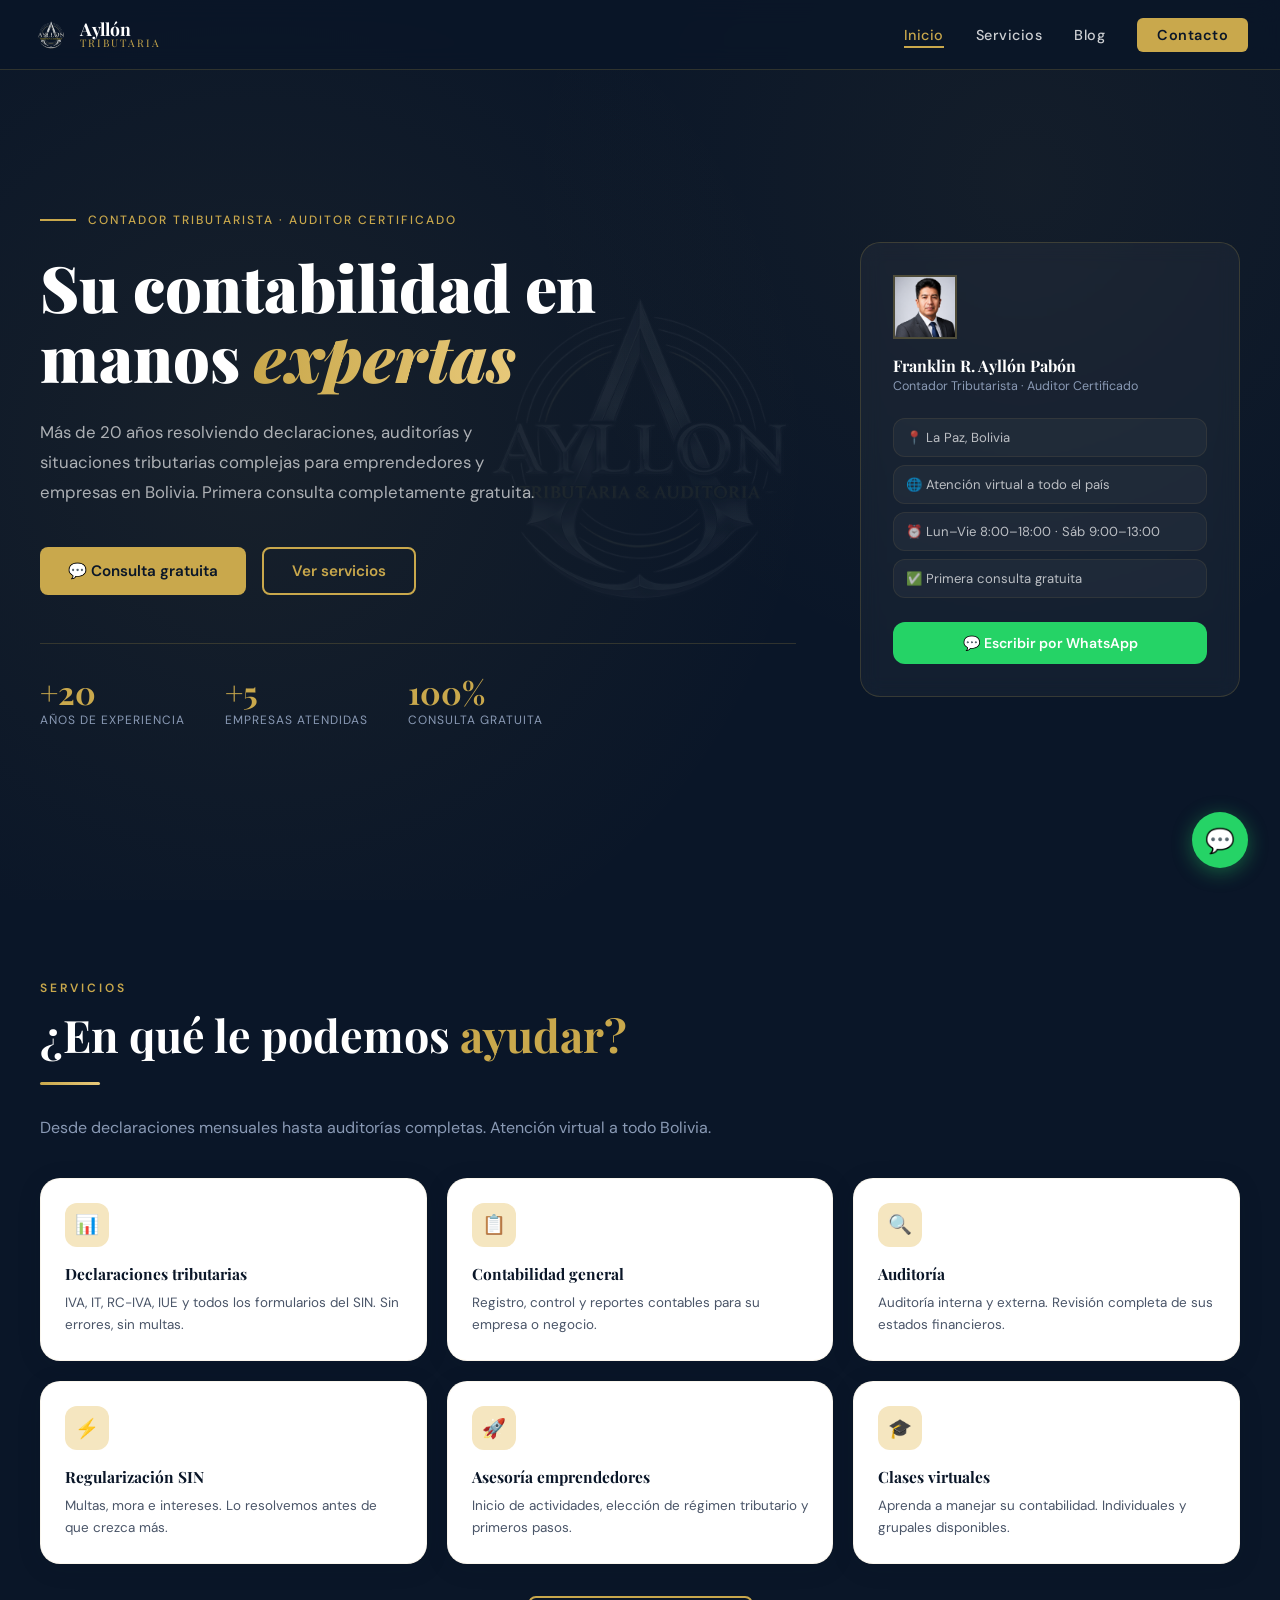
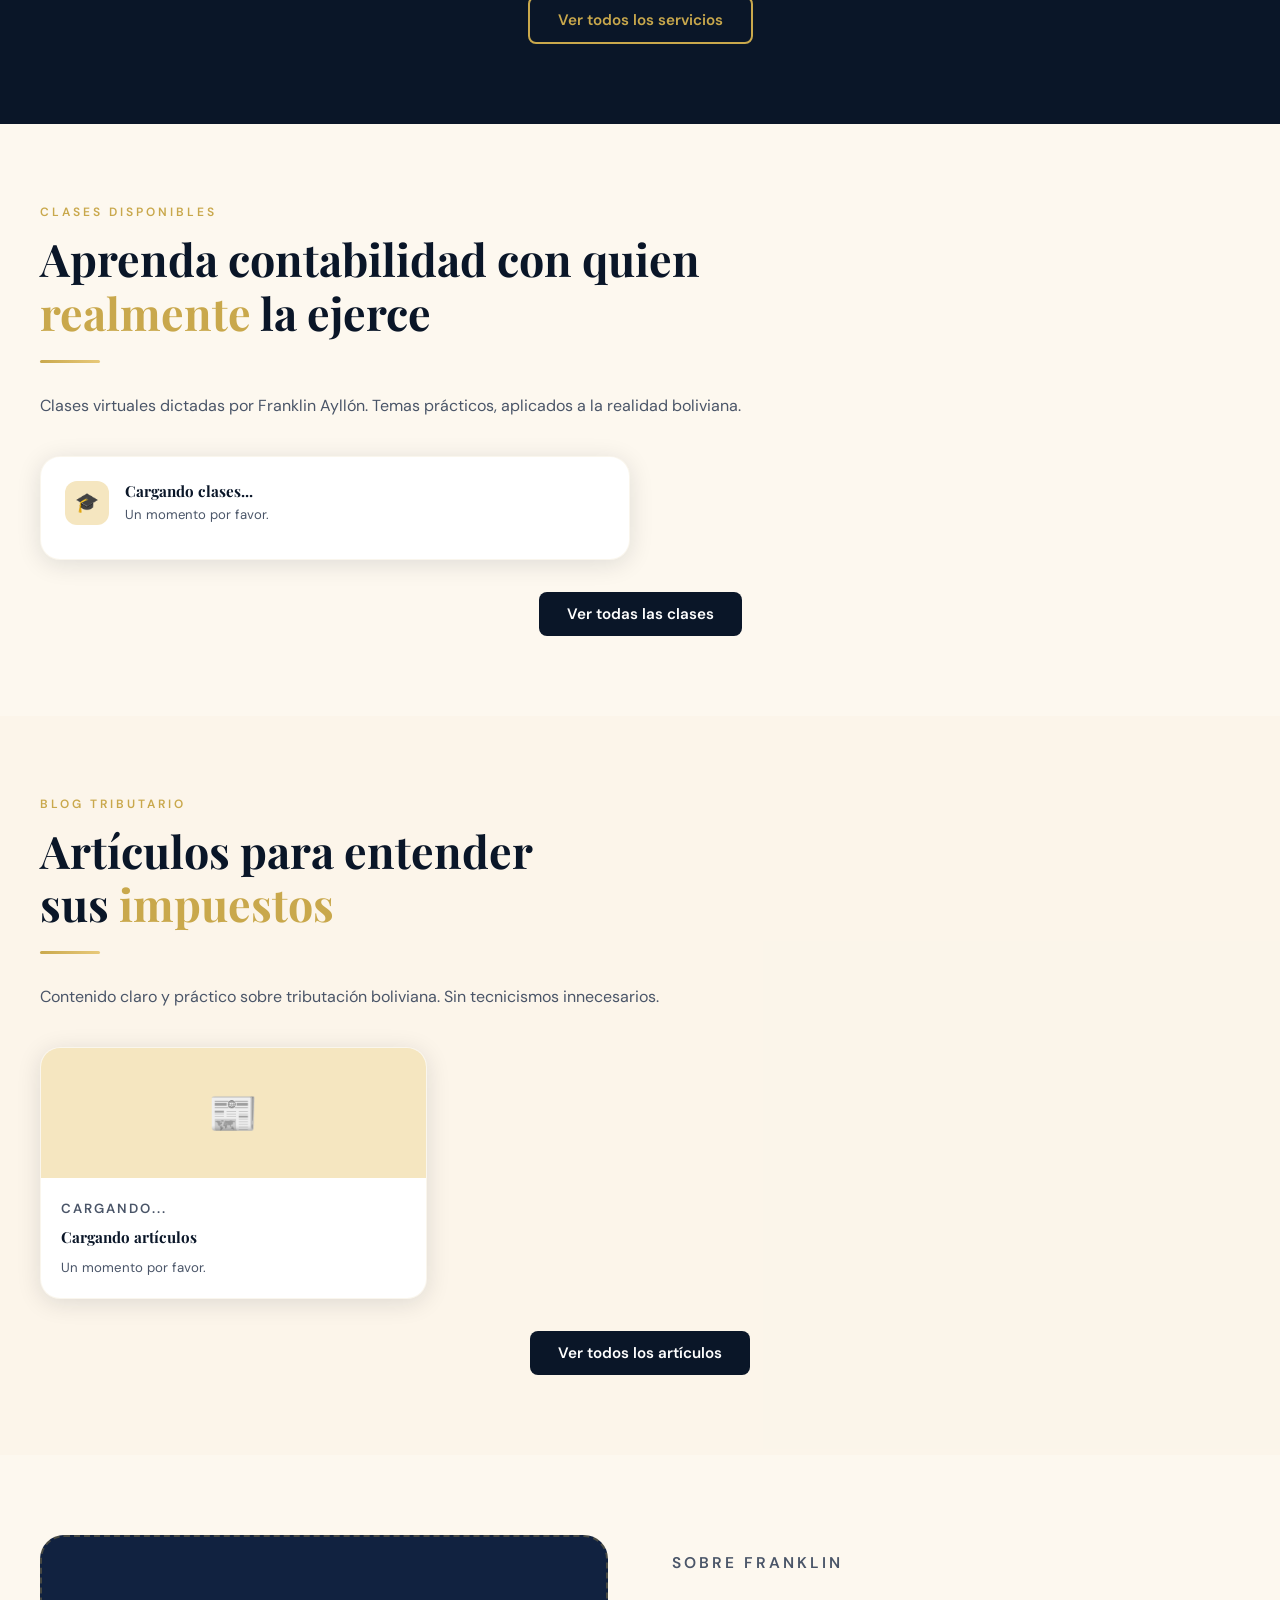
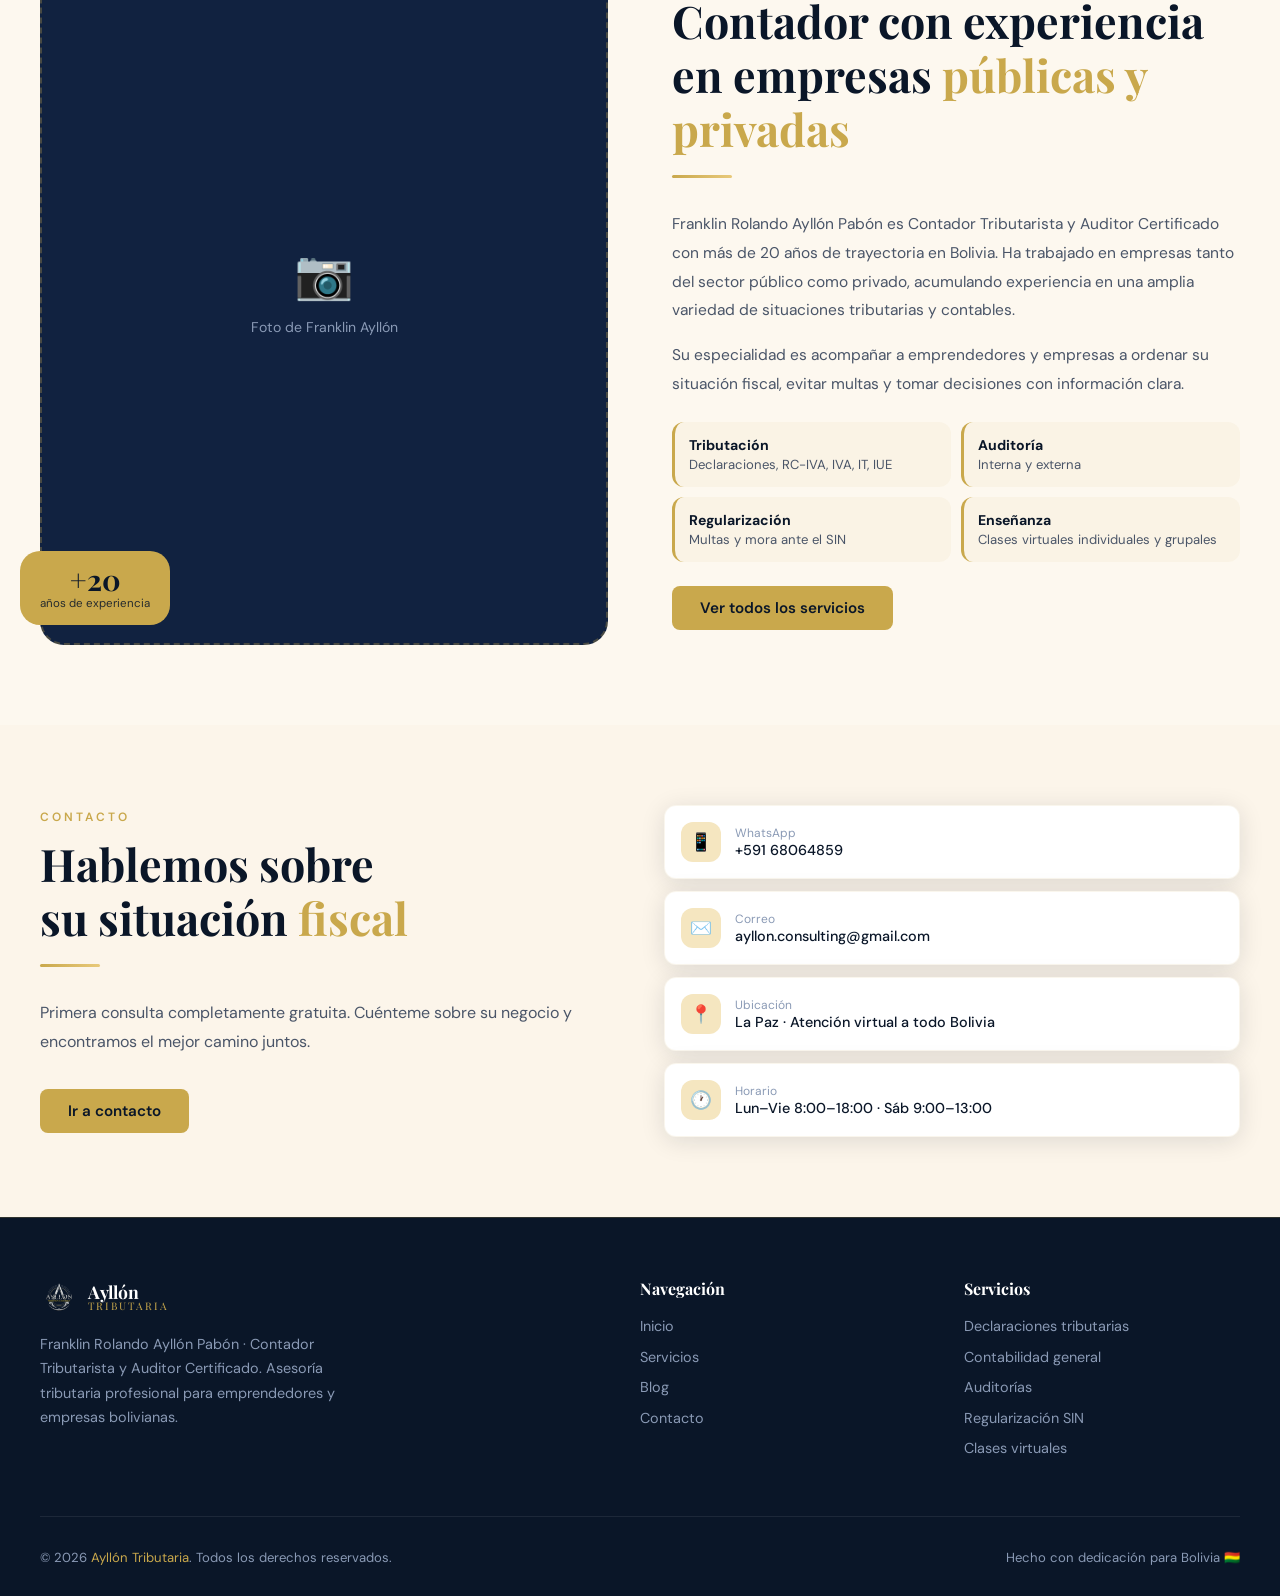
==== index.html @ 6aa44230 "primer commit" ====
<!DOCTYPE html>
<html lang="es">
<head>
  <meta charset="UTF-8">
  <meta name="viewport" content="width=device-width, initial-scale=1.0">
  <title>Ayllón Tributaria | Asesoría Contable y Tributaria en La Paz</title>
  <meta name="description" content="Franklin Rolando Ayllón Pabón — Contador Tributarista y Auditor Certificado con más de 20 años de experiencia en Bolivia. Primera consulta gratuita.">
  <link rel="stylesheet" href="css/styles.css">
  <style>
    /* HERO */
    .hero {
      min-height: 100vh; background: var(--navy);
      display: flex; align-items: center;
      position: relative; overflow: hidden;
      padding: 100px 2rem 60px;
    }
    .hero-bg {
      position: absolute; inset: 0;
      background-image:
        radial-gradient(circle at 20% 50%, rgba(201,168,76,0.07) 0%, transparent 50%),
        radial-gradient(circle at 80% 20%, rgba(201,168,76,0.05) 0%, transparent 40%);
      pointer-events: none;
    }
    .hero-grid-lines {
      position: absolute; inset: 0;
      background-image:
        linear-gradient(rgba(201,168,76,0.04) 1px, transparent 1px),
        linear-gradient(90deg, rgba(201,168,76,0.04) 1px, transparent 1px);
      background-size: 60px 60px; pointer-events: none;
    }
    .hero-inner {
      max-width: 1200px; margin: 0 auto; width: 100%;
      display: grid; grid-template-columns: 1fr 380px;
      gap: 4rem; align-items: center; position: relative; z-index: 2;
    }
    .hero-eyebrow {
      display: flex; align-items: center; gap: 12px; margin-bottom: 1.5rem;
      animation: fadeIn 0.6s ease both;
    }
    .hero-eyebrow-line { width: 36px; height: 2px; background: var(--gold); }
    .hero-eyebrow-txt { font-size: 0.75rem; letter-spacing: 2px; text-transform: uppercase; color: var(--gold); font-weight: 500; }
    .hero-title {
      font-family: 'Playfair Display', serif;
      font-size: clamp(2.4rem, 5vw, 4rem);
      font-weight: 900; color: var(--white); line-height: 1.1;
      margin-bottom: 1.5rem; animation: fadeUp 0.7s ease 0.1s both;
    }
    .hero-title em {
      font-style: italic;
      background: linear-gradient(90deg, var(--gold), var(--gold-light), var(--gold));
      background-size: 200% auto;
      -webkit-background-clip: text; -webkit-text-fill-color: transparent; background-clip: text;
      animation: shimmer 3s linear infinite;
    }
    .hero-desc {
      font-size: 1.05rem; color: rgba(255,255,255,0.65);
      line-height: 1.8; margin-bottom: 2.5rem; max-width: 500px;
      animation: fadeUp 0.7s ease 0.2s both;
    }
    .hero-actions { display: flex; gap: 1rem; flex-wrap: wrap; margin-bottom: 3rem; animation: fadeUp 0.7s ease 0.3s both; }
    .hero-stats {
      display: flex; gap: 2.5rem;
      padding-top: 2rem; border-top: 1px solid rgba(201,168,76,0.2);
      animation: fadeUp 0.7s ease 0.4s both;
    }
    .hero-stat-n { font-family: 'Playfair Display', serif; font-size: 2rem; font-weight: 700; color: var(--gold); line-height: 1; }
    .hero-stat-l { font-size: 0.75rem; color: var(--text-light); margin-top: 4px; text-transform: uppercase; letter-spacing: 1px; }

    /* TARJETA LATERAL */
    .hero-card {
      background: rgba(255,255,255,0.04); border: 1px solid rgba(201,168,76,0.2);
      border-radius: var(--radius-lg); padding: 2rem;
      backdrop-filter: blur(10px); animation: fadeIn 1s ease 0.3s both;
    }
    .hero-card-avatar {
      width: 64px; height: 64px;
      background: linear-gradient(135deg, var(--gold), var(--gold-light));
      border-radius: var(--radius-md); display: flex; align-items: center; justify-content: center;
      font-family: 'Playfair Display', serif; font-size: 1.4rem; font-weight: 900;
      color: var(--navy); margin-bottom: 1rem;
    }
    .hero-card-name { font-family: 'Playfair Display', serif; font-size: 1rem; font-weight: 700; color: var(--white); margin-bottom: 2px; }
    .hero-card-role { font-size: 0.78rem; color: var(--text-light); margin-bottom: 1.5rem; }
    .hero-card-items { display: flex; flex-direction: column; gap: 8px; margin-bottom: 1.5rem; }
    .hero-card-item {
      display: flex; align-items: center; gap: 10px; padding: 10px 12px;
      background: rgba(255,255,255,0.04); border-radius: var(--radius);
      font-size: 0.82rem; color: rgba(255,255,255,0.7);
      border: 1px solid rgba(201,168,76,0.1);
    }
    .hero-card-wa {
      display: block; text-align: center;
      background: #25d366; color: white;
      padding: 12px; border-radius: var(--radius);
      font-weight: 600; font-size: 0.88rem; text-decoration: none;
      transition: filter 0.2s;
    }
    .hero-card-wa:hover { filter: brightness(1.1); }

    /* SOBRE FRANKLIN */
    .franklin-grid {
      display: grid; grid-template-columns: 1fr 1fr;
      gap: 4rem; align-items: center;
    }
    .franklin-foto-wrap { position: relative; }
    .franklin-placeholder {
      width: 100%; aspect-ratio: 4/5;
      background: var(--navy-mid); border: 2px dashed rgba(201,168,76,0.3);
      border-radius: var(--radius-xl, 24px);
      display: flex; align-items: center; justify-content: center;
      flex-direction: column; gap: 12px; color: var(--text-light); font-size: 0.88rem;
    }
    .franklin-placeholder span { font-size: 3rem; }
    .franklin-foto { width: 100%; aspect-ratio: 4/5; object-fit: cover; border-radius: 24px; display: none; }
    .franklin-exp-badge {
      position: absolute; bottom: 20px; left: -20px;
      background: var(--gold); color: var(--navy);
      padding: 14px 20px; border-radius: var(--radius-lg); text-align: center;
    }
    .franklin-exp-n { font-family: 'Playfair Display', serif; font-size: 1.8rem; font-weight: 700; line-height: 1; }
    .franklin-exp-l { font-size: 0.72rem; margin-top: 2px; opacity: 0.85; }
    .franklin-texto p { color: var(--text-mid); line-height: 1.85; margin-bottom: 1rem; font-size: 0.97rem; }
    .franklin-mini-grid { display: grid; grid-template-columns: 1fr 1fr; gap: 10px; margin: 1.5rem 0; }
    .franklin-mini {
      background: rgba(201,168,76,0.06); border-radius: var(--radius);
      padding: 14px; font-size: 0.82rem; color: var(--text-mid);
      border-left: 3px solid var(--gold);
    }
    .franklin-mini strong { display: block; color: var(--navy); font-size: 0.88rem; margin-bottom: 2px; }

    /* SERVICIOS */
    .srv-grid {
      display: grid; grid-template-columns: repeat(3, 1fr);
      gap: 1.25rem; margin-bottom: 2rem;
    }
    .srv-card {
      background: var(--white); border: 1px solid rgba(201,168,76,0.1);
      border-radius: var(--radius-lg); padding: 1.5rem;
      transition: all 0.3s; position: relative; overflow: hidden;
      box-shadow: var(--shadow);
    }
    .srv-card::after {
      content: ''; position: absolute; bottom: 0; left: 0;
      width: 100%; height: 3px; background: var(--gold);
      transform: scaleX(0); transform-origin: left; transition: transform 0.3s;
    }
    .srv-card:hover { transform: translateY(-4px); box-shadow: var(--shadow-gold); }
    .srv-card:hover::after { transform: scaleX(1); }
    .srv-ico {
      width: 44px; height: 44px; background: var(--gold-pale);
      border-radius: var(--radius); display: flex; align-items: center;
      justify-content: center; font-size: 1.2rem; margin-bottom: 1rem;
    }
    .srv-card h3 { font-family: 'Playfair Display', serif; font-size: 0.97rem; color: var(--navy); margin-bottom: 8px; }
    .srv-card p { font-size: 0.84rem; color: var(--text-mid); line-height: 1.65; }

    /* BLOG PREVIEW */
    .blog-prev-section { background: rgba(201,168,76,0.03); }
    .blog-prev-grid {
      display: grid; grid-template-columns: repeat(3, 1fr);
      gap: 1.25rem; margin-bottom: 2rem;
    }
    .blog-prev-card {
      background: var(--white); border: 1px solid rgba(201,168,76,0.1);
      border-radius: var(--radius-lg); overflow: hidden;
      transition: all 0.3s; cursor: pointer; display: flex; flex-direction: column;
      box-shadow: var(--shadow);
    }
    .blog-prev-card:hover { transform: translateY(-4px); box-shadow: var(--shadow-gold); }
    .blog-prev-img {
      height: 130px; background: var(--gold-pale);
      display: flex; align-items: center; justify-content: center; font-size: 2.5rem;
    }
    .blog-prev-img img { width: 100%; height: 100%; object-fit: cover; }
    .blog-prev-body { padding: 1.25rem; flex: 1; display: flex; flex-direction: column; }
    .blog-prev-cat { font-size: 0.72rem; font-weight: 600; letter-spacing: 2px; text-transform: uppercase; color: var(--gold); margin-bottom: 0.5rem; }
    .blog-prev-body h3 { font-family: 'Playfair Display', serif; font-size: 0.95rem; color: var(--navy); margin-bottom: 8px; line-height: 1.4; }
    .blog-prev-body p { font-size: 0.83rem; color: var(--text-mid); line-height: 1.6; flex: 1; }
    .blog-prev-leer { font-size: 0.8rem; color: var(--gold); font-weight: 600; margin-top: 1rem; }

    /* CLASES */
    .clases-grid {
      display: grid; grid-template-columns: repeat(2, 1fr);
      gap: 1.25rem; margin-bottom: 2rem;
    }
    .clase-card {
      background: var(--white); border: 1px solid rgba(201,168,76,0.1);
      border-radius: var(--radius-lg); padding: 1.5rem;
      display: flex; gap: 1rem; align-items: flex-start;
      transition: all 0.3s; box-shadow: var(--shadow);
    }
    .clase-card:hover { transform: translateY(-3px); box-shadow: var(--shadow-gold); }
    .clase-ico {
      width: 44px; height: 44px; flex-shrink: 0;
      background: var(--gold-pale); border-radius: var(--radius);
      display: flex; align-items: center; justify-content: center; font-size: 1.2rem;
    }
    .clase-info h3 { font-family: 'Playfair Display', serif; font-size: 0.95rem; color: var(--navy); margin-bottom: 4px; }
    .clase-info p { font-size: 0.82rem; color: var(--text-mid); line-height: 1.5; margin-bottom: 10px; }
    .clase-precio { font-family: 'Playfair Display', serif; font-size: 1.1rem; color: var(--gold); font-weight: 700; }
    .clase-estado {
      display: inline-block; font-size: 0.7rem; padding: 2px 8px;
      border-radius: 999px; margin-left: 8px; font-weight: 600;
    }
    .estado-activo { background: rgba(34,197,94,0.1); color: #16a34a; }
    .estado-solicitar { background: rgba(234,179,8,0.1); color: #ca8a04; }

    /* CONTACTO PREVIEW */
    .contacto-prev-section { background: rgba(201,168,76,0.03); }
    .contacto-prev-grid {
      display: grid; grid-template-columns: 1fr 1fr;
      gap: 3rem; align-items: center;
    }
    .contacto-prev-cards { display: flex; flex-direction: column; gap: 12px; }
    .contacto-prev-card {
      display: flex; align-items: center; gap: 14px;
      background: var(--white); border: 1px solid rgba(201,168,76,0.1);
      border-radius: var(--radius); padding: 1rem;
      transition: border-color 0.2s; text-decoration: none;
      box-shadow: var(--shadow);
    }
    .contacto-prev-card:hover { border-color: var(--gold); }
    .contacto-prev-ico {
      width: 40px; height: 40px; flex-shrink: 0;
      background: var(--gold-pale); border-radius: var(--radius);
      display: flex; align-items: center; justify-content: center; font-size: 1.1rem;
    }
    .contacto-prev-lbl { font-size: 0.75rem; color: var(--text-light); }
    .contacto-prev-val { font-size: 0.9rem; color: var(--navy); font-weight: 500; }

    .wa-float {
      position: fixed; bottom: 2rem; right: 2rem; z-index: 999;
      width: 56px; height: 56px; border-radius: 50%;
      background: #25d366; color: white;
      display: flex; align-items: center; justify-content: center;
      font-size: 1.5rem; text-decoration: none;
      box-shadow: 0 4px 20px rgba(37,211,102,0.4);
      transition: transform 0.2s, box-shadow 0.2s;
    }
    .wa-float:hover { transform: scale(1.1); box-shadow: 0 6px 28px rgba(37,211,102,0.5); }

    .text-center { text-align: center; }

    @media (max-width: 900px) {
      .hero-inner { grid-template-columns: 1fr; }
      .hero-card { display: none; }
      .franklin-grid { grid-template-columns: 1fr; gap: 2rem; }
      .franklin-exp-badge { left: 12px; }
      .srv-grid { grid-template-columns: 1fr 1fr; }
      .blog-prev-grid { grid-template-columns: 1fr 1fr; }
      .contacto-prev-grid { grid-template-columns: 1fr; }
    }
    @media (max-width: 600px) {
      .srv-grid { grid-template-columns: 1fr; }
      .blog-prev-grid { grid-template-columns: 1fr; }
      .clases-grid { grid-template-columns: 1fr; }
      .franklin-mini-grid { grid-template-columns: 1fr; }
      .hero-stats { gap: 1.5rem; }
    }
  </style>
</head>
<body>
  <img src="img/logo.png" alt="" aria-hidden="true" class="logo-watermark">

  <!-- NAVBAR -->
  <nav class="navbar">
    <a href="index.html" class="nav-logo">
      <img src="img/logo.png" alt="Ayllón Tributaria" style="height:38px; width:auto; object-fit:contain;">
      <div class="nav-logo-text">
        Ayllón
        <span class="nav-logo-sub">Tributaria</span>
      </div>
    </a>
    <ul class="nav-links">
      <li><a href="index.html">Inicio</a></li>
      <li><a href="servicios.html">Servicios</a></li>
      <li><a href="blog.html">Blog</a></li>
      <li><a href="contacto.html" class="nav-cta">Contacto</a></li>
    </ul>
    <button class="nav-hamburger" aria-label="Menú">
      <span></span><span></span><span></span>
    </button>
  </nav>

  <!-- HERO -->
  <section class="hero">
    <div class="hero-bg"></div>
    <div class="hero-inner">
      <div>
        <div class="hero-eyebrow">
          <div class="hero-eyebrow-line"></div>
          <span class="hero-eyebrow-txt">Contador Tributarista · Auditor Certificado</span>
        </div>
        <h1 class="hero-title">
          Su contabilidad en<br>manos <em>expertas</em>
        </h1>
        <p class="hero-desc">
          Más de 20 años resolviendo declaraciones, auditorías y situaciones tributarias complejas para emprendedores y empresas en Bolivia. Primera consulta completamente gratuita.
        </p>
        <div class="hero-actions">
          <a href="https://wa.me/59168064859" class="btn btn-primary">💬 Consulta gratuita</a>
          <a href="servicios.html" class="btn btn-outline">Ver servicios</a>
        </div>
        <div class="hero-stats">
          <div>
            <div class="hero-stat-n">+20</div>
            <div class="hero-stat-l">Años de experiencia</div>
          </div>
          <div>
            <div class="hero-stat-n">+5</div>
            <div class="hero-stat-l">Empresas atendidas</div>
          </div>
          <div>
            <div class="hero-stat-n">100%</div>
            <div class="hero-stat-l">Consulta gratuita</div>
          </div>
        </div>
      </div>

      <!-- TARJETA FRANKLIN -->
      <div class="hero-card">
        <div class="hero-card-avatar" style="background:none; border:2px solid rgba(201,168,76,0.3); overflow:hidden; padding:0;">
          <img src="img/franklin.png" alt="Franklin Ayllón" style="width:100%; height:100%; object-fit:cover;">
        </div>
        <div class="hero-card-name">Franklin R. Ayllón Pabón</div>
        <div class="hero-card-role">Contador Tributarista · Auditor Certificado</div>
        <div class="hero-card-items">
          <div class="hero-card-item">📍 La Paz, Bolivia</div>
          <div class="hero-card-item">🌐 Atención virtual a todo el país</div>
          <div class="hero-card-item">⏰ Lun–Vie 8:00–18:00 · Sáb 9:00–13:00</div>
          <div class="hero-card-item">✅ Primera consulta gratuita</div>
        </div>
        <a href="https://wa.me/59168064859" class="hero-card-wa">💬 Escribir por WhatsApp</a>
      </div>
    </div>
  </section>

  
  <!-- PREVIEW SERVICIOS -->
  <section style="padding: 80px 2rem; background: var(--navy); position:relative; overflow:hidden;">
    <div style="max-width:1200px; margin:0 auto;">
      <div class="animate-up" style="margin-bottom:2.5rem;">
        <p class="section-label" style="color:var(--gold)">Servicios</p>
        <h2 class="section-title" style="color:var(--white)">¿En qué le podemos <span>ayudar?</span></h2>
        <div class="section-divider"></div>
        <p style="color:var(--text-light); font-size:1rem;">Desde declaraciones mensuales hasta auditorías completas. Atención virtual a todo Bolivia.</p>
      </div>
      <div class="srv-grid">
        <div class="srv-card animate-up"><div class="srv-ico">📊</div><h3>Declaraciones tributarias</h3><p>IVA, IT, RC-IVA, IUE y todos los formularios del SIN. Sin errores, sin multas.</p></div>
        <div class="srv-card animate-up"><div class="srv-ico">📋</div><h3>Contabilidad general</h3><p>Registro, control y reportes contables para su empresa o negocio.</p></div>
        <div class="srv-card animate-up"><div class="srv-ico">🔍</div><h3>Auditoría</h3><p>Auditoría interna y externa. Revisión completa de sus estados financieros.</p></div>
        <div class="srv-card animate-up"><div class="srv-ico">⚡</div><h3>Regularización SIN</h3><p>Multas, mora e intereses. Lo resolvemos antes de que crezca más.</p></div>
        <div class="srv-card animate-up"><div class="srv-ico">🚀</div><h3>Asesoría emprendedores</h3><p>Inicio de actividades, elección de régimen tributario y primeros pasos.</p></div>
        <div class="srv-card animate-up"><div class="srv-ico">🎓</div><h3>Clases virtuales</h3><p>Aprenda a manejar su contabilidad. Individuales y grupales disponibles.</p></div>
      </div>
      <div class="text-center">
        <a href="servicios.html" class="btn btn-outline">Ver todos los servicios</a>
      </div>
    </div>
  </section>

  <!-- CLASES PREVIEW -->
  <section style="padding: 80px 2rem; background: var(--cream);">
    <div style="max-width:1200px; margin:0 auto;">
      <div class="animate-up" style="margin-bottom:2.5rem;">
        <p class="section-label">Clases disponibles</p>
        <h2 class="section-title">Aprenda contabilidad con quien<br><span>realmente</span> la ejerce</h2>
        <div class="section-divider"></div>
        <p style="color:var(--text-mid);">Clases virtuales dictadas por Franklin Ayllón. Temas prácticos, aplicados a la realidad boliviana.</p>
      </div>
      <div class="clases-grid" id="clases-container">
        <div class="clase-card"><div class="clase-ico">🎓</div><div class="clase-info"><h3>Cargando clases...</h3><p>Un momento por favor.</p></div></div>
      </div>
      <div class="text-center">
        <a href="servicios.html" class="btn btn-dark">Ver todas las clases</a>
      </div>
    </div>
  </section>

  <!-- BLOG PREVIEW -->
  <section class="blog-prev-section" style="padding: 80px 2rem;">
    <div style="max-width:1200px; margin:0 auto;">
      <div class="animate-up" style="margin-bottom:2.5rem;">
        <p class="section-label">Blog tributario</p>
        <h2 class="section-title">Artículos para entender<br>sus <span>impuestos</span></h2>
        <div class="section-divider"></div>
        <p style="color:var(--text-mid);">Contenido claro y práctico sobre tributación boliviana. Sin tecnicismos innecesarios.</p>
      </div>
      <div class="blog-prev-grid" id="blog-container">
        <div class="blog-prev-card"><div class="blog-prev-img">📰</div><div class="blog-prev-body"><p class="blog-prev-cat">Cargando...</p><h3>Cargando artículos</h3><p>Un momento por favor.</p></div></div>
      </div>
      <div class="text-center">
        <a href="blog.html" class="btn btn-dark">Ver todos los artículos</a>
      </div>
    </div>
  </section>

  <!-- SOBRE FRANKLIN -->
  <section style="padding: 80px 2rem; background: var(--cream);">
    <div style="max-width:1200px; margin:0 auto;">
      <div class="franklin-grid">
        <div class="franklin-foto-wrap animate-up">
          <div class="franklin-placeholder" id="foto-placeholder">
            <span>📷</span>
            <p>Foto de Franklin Ayllón</p>
          </div>
          <img id="foto-franklin" class="franklin-foto" alt="Franklin Ayllón">
          <div class="franklin-exp-badge">
            <div class="franklin-exp-n">+20</div>
            <div class="franklin-exp-l">años de experiencia</div>
          </div>
        </div>
        <div class="franklin-texto animate-up">
          <p class="section-label">Sobre Franklin</p>
          <h2 class="section-title">Contador con experiencia<br>en empresas <span>públicas y privadas</span></h2>
          <div class="section-divider"></div>
          <p>Franklin Rolando Ayllón Pabón es Contador Tributarista y Auditor Certificado con más de 20 años de trayectoria en Bolivia. Ha trabajado en empresas tanto del sector público como privado, acumulando experiencia en una amplia variedad de situaciones tributarias y contables.</p>
          <p>Su especialidad es acompañar a emprendedores y empresas a ordenar su situación fiscal, evitar multas y tomar decisiones con información clara.</p>
          <div class="franklin-mini-grid">
            <div class="franklin-mini"><strong>Tributación</strong>Declaraciones, RC-IVA, IVA, IT, IUE</div>
            <div class="franklin-mini"><strong>Auditoría</strong>Interna y externa</div>
            <div class="franklin-mini"><strong>Regularización</strong>Multas y mora ante el SIN</div>
            <div class="franklin-mini"><strong>Enseñanza</strong>Clases virtuales individuales y grupales</div>
          </div>
          <a href="servicios.html" class="btn btn-primary">Ver todos los servicios</a>
        </div>
      </div>
    </div>
  </section>

  <!-- CONTACTO PREVIEW -->
  <section class="contacto-prev-section" style="padding: 80px 2rem;">
    <div style="max-width:1200px; margin:0 auto;">
      <div class="contacto-prev-grid">
        <div class="animate-up">
          <p class="section-label">Contacto</p>
          <h2 class="section-title">Hablemos sobre<br>su situación <span>fiscal</span></h2>
          <div class="section-divider"></div>
          <p style="color:var(--text-mid); margin-bottom:2rem; line-height:1.8;">Primera consulta completamente gratuita. Cuénteme sobre su negocio y encontramos el mejor camino juntos.</p>
          <a href="contacto.html" class="btn btn-primary">Ir a contacto</a>
        </div>
        <div class="contacto-prev-cards animate-up">
          <a href="https://wa.me/59168064859" class="contacto-prev-card">
            <div class="contacto-prev-ico">📱</div>
            <div><div class="contacto-prev-lbl">WhatsApp</div><div class="contacto-prev-val">+591 68064859</div></div>
          </a>
          <a href="mailto:ayllon.consulting@gmail.com" class="contacto-prev-card">
            <div class="contacto-prev-ico">✉️</div>
            <div><div class="contacto-prev-lbl">Correo</div><div class="contacto-prev-val">ayllon.consulting@gmail.com</div></div>
          </a>
          <div class="contacto-prev-card">
            <div class="contacto-prev-ico">📍</div>
            <div><div class="contacto-prev-lbl">Ubicación</div><div class="contacto-prev-val">La Paz · Atención virtual a todo Bolivia</div></div>
          </div>
          <div class="contacto-prev-card">
            <div class="contacto-prev-ico">🕐</div>
            <div><div class="contacto-prev-lbl">Horario</div><div class="contacto-prev-val">Lun–Vie 8:00–18:00 · Sáb 9:00–13:00</div></div>
          </div>
        </div>
      </div>
    </div>
  </section>

  <!-- FOOTER -->
  <footer style="position:relative; overflow:hidden;">
    <div class="footer-grid">
      <div class="footer-brand">
        <a href="index.html" class="nav-logo">
          <img src="img/logo.png" alt="Ayllón Tributaria" style="height:38px; width:auto; object-fit:contain;">
          <div class="nav-logo-text" style="color:var(--white)">Ayllón<span class="nav-logo-sub">Tributaria</span></div>
        </a>
        <p>Franklin Rolando Ayllón Pabón · Contador Tributarista y Auditor Certificado. Asesoría tributaria profesional para emprendedores y empresas bolivianas.</p>
      </div>
      <div class="footer-col">
        <h4>Navegación</h4>
        <ul>
          <li><a href="index.html">Inicio</a></li>
          <li><a href="servicios.html">Servicios</a></li>
          <li><a href="blog.html">Blog</a></li>
          <li><a href="contacto.html">Contacto</a></li>
        </ul>
      </div>
      <div class="footer-col">
        <h4>Servicios</h4>
        <ul>
          <li><a href="servicios.html">Declaraciones tributarias</a></li>
          <li><a href="servicios.html">Contabilidad general</a></li>
          <li><a href="servicios.html">Auditorías</a></li>
          <li><a href="servicios.html">Regularización SIN</a></li>
          <li><a href="servicios.html">Clases virtuales</a></li>
        </ul>
      </div>
    </div>
    <div class="footer-bottom">
      <p>© 2026 <span>Ayllón Tributaria</span>. Todos los derechos reservados.</p>
      <p>Hecho con dedicación para Bolivia 🇧🇴</p>
    </div>
  </footer>

  <a href="https://wa.me/59168064859" class="wa-float" title="WhatsApp">💬</a>

  <script type="module">
  import { db, auth, showToast, formatDate } from './js/main.js';

  // ── AUTH ──
  function verificar() {
    if (auth.isLoggedIn()) mostrarPanel();
    else mostrarLogin();
  }

  function mostrarLogin() {
    document.getElementById('login-wrap').style.display = 'flex';
    document.getElementById('admin-wrap').classList.remove('visible');
  }

  function mostrarPanel() {
    document.getElementById('login-wrap').style.display = 'none';
    document.getElementById('admin-wrap').classList.add('visible');
    cargarResumen();
    cargarMensajes();
    cargarBlogsTabla();
    cargarCursosTabla();
    cargarRedes();
    cargarFotoPerfil();
  }

  document.getElementById('btn-login').addEventListener('click', () => {
    const email = document.getElementById('login-email').value.trim();
    const pass  = document.getElementById('login-pass').value;
    const err   = document.getElementById('login-error');
    if (auth.login(email, pass)) {
      mostrarPanel();
    } else {
      err.style.display = 'block';
    }
  });

  document.getElementById('btn-logout').addEventListener('click', () => {
    auth.logout();
    mostrarLogin();
  });

  verificar();

  // ── NAVEGACION SIDEBAR ──
  document.querySelectorAll('.sidebar-btn[data-tab]').forEach(btn => {
    btn.addEventListener('click', () => {
      document.querySelectorAll('.sidebar-btn').forEach(b => b.classList.remove('active'));
      document.querySelectorAll('.tab-content').forEach(t => t.classList.remove('active'));
      btn.classList.add('active');
      document.getElementById(`tab-${btn.dataset.tab}`).classList.add('active');
    });
  });

  // ── RESUMEN ──
  async function cargarResumen() {
    try {
      const [blogs, cursos, mensajes] = await Promise.all([
        db.getBlogs(), db.getCursos(), db.getMensajes()
      ]);
      document.getElementById('stat-blogs').textContent    = blogs.length;
      document.getElementById('stat-cursos').textContent   = cursos.length;
      document.getElementById('stat-mensajes').textContent = mensajes.length;
      document.getElementById('stat-nuevos').textContent   = mensajes.filter(m => !m.leido).length;
    } catch(e) {}
  }

  // ── MENSAJES ──
  async function cargarMensajes() {
    const lista = document.getElementById('mensajes-lista');
    try {
      const mensajes = await db.getMensajes();
      if (mensajes.length === 0) { lista.innerHTML = '<p style="color:var(--text-mid);padding:1rem">No hay mensajes aún.</p>'; return; }
      lista.innerHTML = '';
      mensajes.forEach(m => {
        const div = document.createElement('div');
        div.className = `mensaje-card ${!m.leido ? 'nuevo' : ''}`;
        div.innerHTML = `
          <div class="mensaje-card-header">
            <div>
              <p class="mensaje-nombre">${m.nombre} ${!m.leido ? '<span style="font-size:0.7rem;background:var(--gold-pale);color:var(--navy);padding:2px 8px;border-radius:999px;margin-left:6px">Nuevo</span>' : ''}</p>
              <p class="mensaje-servicio">${m.servicio || 'Consulta general'}</p>
            </div>
            <span class="mensaje-fecha">${formatDate(m.fecha)}</span>
          </div>
          <p class="mensaje-texto">${m.mensaje}</p>
          <div class="mensaje-contacto">
            📧 <a href="mailto:${m.email}">${m.email}</a>
            ${m.telefono ? ` &nbsp;|&nbsp; 📱 <a href="https://wa.me/${m.telefono.replace(/\D/g,'')}">${m.telefono}</a>` : ''}
          </div>
          <div style="margin-top:0.75rem;display:flex;gap:0.5rem;">
            ${!m.leido ? `<button class="btn-sm btn-edit" onclick="marcarLeido('${m.id}', this)">Marcar como leído</button>` : ''}
            <button class="btn-sm btn-danger" onclick="eliminarMensaje('${m.id}', this)">Eliminar</button>
          </div>
        `;
        lista.appendChild(div);
      });
    } catch(e) { lista.innerHTML = '<p style="color:var(--text-mid);padding:1rem">Error al cargar mensajes.</p>'; }
  }

  window.marcarLeido = async function(id, btn) {
    await db.updateMensaje(id, { leido: true });
    btn.closest('.mensaje-card').classList.remove('nuevo');
    btn.remove();
    cargarResumen();
  };

  window.eliminarMensaje = async function(id, btn) {
    if (!confirm('¿Eliminar este mensaje?')) return;
    await db.deleteMensaje(id);
    btn.closest('.mensaje-card').remove();
    cargarResumen();
  };

  // ── SUBIR IMAGEN A CLOUDINARY ──
  async function subirImagen(file, carpeta) {
    if (!file) return null;
    const formData = new FormData();
    formData.append('file', file);
    formData.append('upload_preset', 'consultora');
    formData.append('folder', `ayllon-tributaria/${carpeta}`);
    const res = await fetch('https://api.cloudinary.com/v1_1/dhz8whvie/image/upload', {
      method: 'POST', body: formData
    });
    const data = await res.json();
    return data.secure_url;
  }

  // PREVIEW IMAGENES
  function setupPreview(inputId, previewId) {
    document.getElementById(inputId).addEventListener('change', e => {
      const file = e.target.files[0];
      if (!file) return;
      const prev = document.getElementById(previewId);
      prev.src = URL.createObjectURL(file);
      prev.classList.add('visible');
    });
  }
  setupPreview('blog-img-portada', 'prev-portada');
  setupPreview('blog-img-medio',   'prev-medio');
  setupPreview('blog-img-final',   'prev-final');

  // ── BLOGS ──
  async function cargarBlogsTabla() {
    const tbody = document.getElementById('blogs-tabla');
    try {
      const blogs = await db.getBlogs();
      if (blogs.length === 0) { tbody.innerHTML = '<tr><td colspan="4" class="table-empty">No hay artículos publicados.</td></tr>'; return; }
      tbody.innerHTML = '';
      blogs.forEach(b => {
        const tr = document.createElement('tr');
        tr.innerHTML = `
          <td><strong>${b.titulo}</strong></td>
          <td><span class="badge badge-gold">${b.categoria || 'Tributación'}</span></td>
          <td>${formatDate(b.fecha)}</td>
          <td style="display:flex;gap:0.5rem;">
            <button class="btn-sm btn-edit" onclick="editarBlog('${b.id}')">Editar</button>
            <button class="btn-sm btn-danger" onclick="eliminarBlog('${b.id}', this)">Eliminar</button>
          </td>
        `;
        tbody.appendChild(tr);
      });
    } catch(e) { tbody.innerHTML = '<tr><td colspan="4" class="table-empty">Error al cargar.</td></tr>'; }
  }

  document.getElementById('btn-guardar-blog').addEventListener('click', async () => {
    const titulo     = document.getElementById('blog-titulo').value.trim();
    const contenido1 = document.getElementById('blog-contenido1').value.trim();
    if (!titulo || !contenido1) { showToast('Título y contenido son obligatorios.', 'error'); return; }
    const btn = document.getElementById('btn-guardar-blog');
    btn.disabled = true; btn.textContent = 'Guardando...';
    try {
      const editId      = document.getElementById('blog-edit-id').value;
      const portadaFile = document.getElementById('blog-img-portada').files[0];
      const medioFile   = document.getElementById('blog-img-medio').files[0];
      const finalFile   = document.getElementById('blog-img-final').files[0];
      const [urlPortada, urlMedio, urlFinal] = await Promise.all([
        portadaFile ? subirImagen(portadaFile, 'blogs') : Promise.resolve(null),
        medioFile   ? subirImagen(medioFile,   'blogs') : Promise.resolve(null),
        finalFile   ? subirImagen(finalFile,   'blogs') : Promise.resolve(null),
      ]);
      const datos = {
        titulo,
        categoria:            document.getElementById('blog-categoria').value,
        autor:                document.getElementById('blog-autor').value.trim(),
        resumen:              document.getElementById('blog-resumen').value.trim(),
        contenido:            contenido1,
        contenido2:           document.getElementById('blog-contenido2').value.trim(),
        contenido3:           document.getElementById('blog-contenido3').value.trim(),
        imagen_medio_caption: document.getElementById('blog-img-medio-caption').value.trim(),
        imagen_final_caption: document.getElementById('blog-img-final-caption').value.trim(),
      };
      if (urlPortada) datos.imagen_portada = urlPortada;
      if (urlMedio)   datos.imagen_medio   = urlMedio;
      if (urlFinal)   datos.imagen_final   = urlFinal;
      if (editId) { await db.updateBlog(editId, datos); showToast('Artículo actualizado.'); }
      else        { await db.addBlog(datos);            showToast('Artículo publicado.');   }
      limpiarFormBlog();
      cargarBlogsTabla();
      cargarResumen();
    } catch(e) { showToast('Error: ' + e.message, 'error'); }
    btn.disabled = false; btn.textContent = 'Publicar artículo';
  });

  function limpiarFormBlog() {
    ['blog-titulo','blog-autor','blog-resumen','blog-contenido1','blog-contenido2','blog-contenido3','blog-img-medio-caption','blog-img-final-caption'].forEach(id => document.getElementById(id).value = '');
    ['blog-img-portada','blog-img-medio','blog-img-final'].forEach(id => document.getElementById(id).value = '');
    ['prev-portada','prev-medio','prev-final'].forEach(id => document.getElementById(id).classList.remove('visible'));
    document.getElementById('blog-edit-id').value = '';
    document.getElementById('blog-form-titulo').textContent = '➕ Nuevo artículo';
    document.getElementById('btn-guardar-blog').textContent = 'Publicar artículo';
    document.getElementById('btn-cancelar-blog').style.display = 'none';
  }

  window.editarBlog = async function(id) {
    const b = await db.getBlog(id);
    if (!b) return;
    document.getElementById('blog-edit-id').value    = id;
    document.getElementById('blog-titulo').value     = b.titulo || '';
    document.getElementById('blog-categoria').value  = b.categoria || 'Tributación';
    document.getElementById('blog-autor').value      = b.autor || '';
    document.getElementById('blog-resumen').value    = b.resumen || '';
    document.getElementById('blog-contenido1').value = b.contenido || '';
    document.getElementById('blog-contenido2').value = b.contenido2 || '';
    document.getElementById('blog-contenido3').value = b.contenido3 || '';
    document.getElementById('blog-img-medio-caption').value = b.imagen_medio_caption || '';
    document.getElementById('blog-img-final-caption').value = b.imagen_final_caption || '';
    if (b.imagen_portada) { document.getElementById('prev-portada').src = b.imagen_portada; document.getElementById('prev-portada').classList.add('visible'); }
    if (b.imagen_medio)   { document.getElementById('prev-medio').src   = b.imagen_medio;   document.getElementById('prev-medio').classList.add('visible'); }
    if (b.imagen_final)   { document.getElementById('prev-final').src   = b.imagen_final;   document.getElementById('prev-final').classList.add('visible'); }
    document.getElementById('blog-form-titulo').textContent = '✏️ Editando artículo';
    document.getElementById('btn-guardar-blog').textContent = 'Guardar cambios';
    document.getElementById('btn-cancelar-blog').style.display = 'inline-flex';
    document.querySelector('[data-tab="blogs"]').click();
    window.scrollTo(0, 0);
  };

  document.getElementById('btn-cancelar-blog').addEventListener('click', limpiarFormBlog);

  window.eliminarBlog = async function(id, btn) {
    if (!confirm('¿Eliminar este artículo?')) return;
    await db.deleteBlog(id);
    btn.closest('tr').remove();
    showToast('Artículo eliminado.');
    cargarResumen();
  };

  // ── CURSOS ──
  async function cargarCursosTabla() {
    const tbody = document.getElementById('cursos-tabla');
    try {
      const cursos = await db.getCursos();
      if (cursos.length === 0) { tbody.innerHTML = '<tr><td colspan="5" class="table-empty">No hay cursos registrados.</td></tr>'; return; }
      tbody.innerHTML = '';
      cursos.forEach(c => {
        const tr = document.createElement('tr');
        tr.innerHTML = `
          <td><strong>${c.titulo}</strong></td>
          <td>${c.modalidad || '—'}</td>
          <td>Bs. ${c.precio || '0'}</td>
          <td>${c.duracion || '—'}</td>
          <td style="display:flex;gap:0.5rem;">
            <button class="btn-sm btn-edit" onclick="editarCurso('${c.id}')">Editar</button>
            <button class="btn-sm btn-danger" onclick="eliminarCurso('${c.id}', this)">Eliminar</button>
          </td>
        `;
        tbody.appendChild(tr);
      });
    } catch(e) { tbody.innerHTML = '<tr><td colspan="5" class="table-empty">Error al cargar.</td></tr>'; }
  }

  document.getElementById('btn-guardar-curso').addEventListener('click', async () => {
    const titulo = document.getElementById('curso-titulo').value.trim();
    const desc   = document.getElementById('curso-descripcion').value.trim();
    if (!titulo || !desc) { showToast('Título y descripción son obligatorios.', 'error'); return; }
    const btn = document.getElementById('btn-guardar-curso');
    btn.disabled = true; btn.textContent = 'Guardando...';
    try {
      const editId = document.getElementById('curso-edit-id').value;
      const datos  = {
        titulo,
        modalidad:   document.getElementById('curso-modalidad').value,
        precio:      document.getElementById('curso-precio').value,
        duracion:    document.getElementById('curso-duracion').value.trim(),
        descripcion: desc,
      };
      if (editId) { await db.updateCurso(editId, datos); showToast('Curso actualizado.'); }
      else        { await db.addCurso(datos);            showToast('Curso guardado.');    }
      limpiarFormCurso();
      cargarCursosTabla();
      cargarResumen();
    } catch(e) { showToast('Error: ' + e.message, 'error'); }
    btn.disabled = false; btn.textContent = 'Guardar curso';
  });

  function limpiarFormCurso() {
    ['curso-titulo','curso-precio','curso-duracion','curso-descripcion'].forEach(id => document.getElementById(id).value = '');
    document.getElementById('curso-edit-id').value = '';
    document.getElementById('curso-form-titulo').textContent = '➕ Nuevo curso';
    document.getElementById('btn-guardar-curso').textContent = 'Guardar curso';
    document.getElementById('btn-cancelar-curso').style.display = 'none';
  }

  window.editarCurso = async function(id) {
    const cursos = await db.getCursos();
    const c = cursos.find(x => x.id === id);
    if (!c) return;
    document.getElementById('curso-edit-id').value     = id;
    document.getElementById('curso-titulo').value      = c.titulo || '';
    document.getElementById('curso-modalidad').value   = c.modalidad || 'Presencial';
    document.getElementById('curso-precio').value      = c.precio || '';
    document.getElementById('curso-duracion').value    = c.duracion || '';
    document.getElementById('curso-descripcion').value = c.descripcion || '';
    document.getElementById('curso-form-titulo').textContent = '✏️ Editando curso';
    document.getElementById('btn-guardar-curso').textContent = 'Guardar cambios';
    document.getElementById('btn-cancelar-curso').style.display = 'inline-flex';
    document.querySelector('[data-tab="cursos"]').click();
    window.scrollTo(0, 0);
  };

  document.getElementById('btn-cancelar-curso').addEventListener('click', limpiarFormCurso);

  window.eliminarCurso = async function(id, btn) {
    if (!confirm('¿Eliminar este curso?')) return;
    await db.deleteCurso(id);
    btn.closest('tr').remove();
    showToast('Curso eliminado.');
    cargarResumen();
  };

  // ── REDES ──
  async function cargarRedes() {
    try {
      const r = await db.getRedes();
      if (!r) return;
      if (r.whatsapp)  document.getElementById('red-whatsapp').value  = r.whatsapp;
      if (r.facebook)  document.getElementById('red-facebook').value  = r.facebook;
      if (r.instagram) document.getElementById('red-instagram').value = r.instagram;
      if (r.tiktok)    document.getElementById('red-tiktok').value    = r.tiktok;
    } catch(e) {}
  }

  document.getElementById('btn-guardar-redes').addEventListener('click', async () => {
    const datos = {
      whatsapp:  document.getElementById('red-whatsapp').value.trim(),
      facebook:  document.getElementById('red-facebook').value.trim(),
      instagram: document.getElementById('red-instagram').value.trim(),
      tiktok:    document.getElementById('red-tiktok').value.trim(),
    };
    try {
      await db.saveRedes(datos);
      showToast('Redes sociales guardadas.');
    } catch(e) { showToast('Error al guardar redes.', 'error'); }
  });

  // ── PERFIL ──
  async function cargarFotoPerfil() {
    try {
      const perfil = await db.getPerfil();
      if (perfil && perfil.foto) {
        document.getElementById('foto-placeholder-admin').style.display = 'none';
        const img = document.getElementById('foto-preview-actual');
        img.src = perfil.foto; img.style.display = 'block';
        document.getElementById('btn-eliminar-foto').style.display = 'inline-flex';
      }
    } catch(e) {}
  }

  document.getElementById('input-foto-perfil').addEventListener('change', e => {
    const file = e.target.files[0];
    if (!file) return;
    const prev = document.getElementById('foto-preview-nueva');
    prev.src = URL.createObjectURL(file);
    prev.classList.add('visible');
  });

  document.getElementById('btn-guardar-foto').addEventListener('click', async () => {
    const file = document.getElementById('input-foto-perfil').files[0];
    if (!file) { showToast('Seleccione una foto primero.', 'error'); return; }
    const btn = document.getElementById('btn-guardar-foto');
    btn.disabled = true; btn.textContent = 'Subiendo...';
    try {
      const formData = new FormData();
      formData.append('file', file);
      formData.append('upload_preset', 'consultora');
      formData.append('folder', 'ayllon-tributaria/perfil');
      const res  = await fetch('https://api.cloudinary.com/v1_1/dhz8whvie/image/upload', { method: 'POST', body: formData });
      const data = await res.json();
      await db.savePerfil(data.secure_url);
      document.getElementById('foto-placeholder-admin').style.display = 'none';
      const img = document.getElementById('foto-preview-actual');
      img.src = data.secure_url; img.style.display = 'block';
      document.getElementById('btn-eliminar-foto').style.display = 'inline-flex';
      showToast('Foto guardada correctamente.');
    } catch(e) { showToast('Error al subir la foto.', 'error'); }
    btn.disabled = false; btn.textContent = 'Guardar foto';
  });

  document.getElementById('btn-eliminar-foto').addEventListener('click', async () => {
    if (!confirm('¿Eliminar la foto de perfil?')) return;
    try {
      await db.savePerfil(null);
      document.getElementById('foto-preview-actual').style.display = 'none';
      document.getElementById('foto-placeholder-admin').style.display = 'flex';
      document.getElementById('btn-eliminar-foto').style.display = 'none';
      showToast('Foto eliminada.');
    } catch(e) { showToast('Error al eliminar.', 'error'); }
  });

</script>

  <script>
    document.addEventListener('keydown', function(e) {
      if (e.shiftKey && e.altKey && e.key === 'A') {
        window.location.href = 'admin.html';
      }
    });
  </script>

</body>
</html>
---- css/styles.css ----
@import url('https://fonts.googleapis.com/css2?family=Playfair+Display:wght@400;700;900&family=DM+Sans:wght@300;400;500;600&display=swap');

:root {
  --navy: #0a1628;
  --navy-mid: #112240;
  --navy-light: #1d3461;
  --gold: #c9a84c;
  --gold-light: #e8c97a;
  --gold-pale: #f5e6c0;
  --cream: #fdf8ef;
  --white: #ffffff;
  --text-dark: #0a1628;
  --text-mid: #4a5568;
  --text-light: #8a9ab5;
  --accent: #e85d26;
  --radius: 12px;
  --radius-lg: 20px;
  --shadow: 0 4px 24px rgba(10,22,40,0.12);
  --shadow-gold: 0 8px 32px rgba(201,168,76,0.25);
}

*, *::before, *::after { box-sizing: border-box; margin: 0; padding: 0; }
html { scroll-behavior: smooth; }
body { font-family: 'DM Sans', sans-serif; background: var(--cream); color: var(--text-dark); overflow-x: hidden; }

::-webkit-scrollbar { width: 6px; }
::-webkit-scrollbar-track { background: var(--navy); }
::-webkit-scrollbar-thumb { background: var(--gold); border-radius: 3px; }

/* NAVBAR */
.navbar {
  position: fixed; top: 0; left: 0; right: 0; z-index: 1000;
  padding: 0 2rem; height: 70px;
  display: flex; align-items: center; justify-content: space-between;
  background: rgba(10,22,40,0.92); backdrop-filter: blur(12px);
  border-bottom: 1px solid rgba(201,168,76,0.2);
  transition: all 0.3s ease;
}
.navbar.scrolled { height: 60px; background: rgba(10,22,40,0.98); }

.nav-logo { display: flex; align-items: center; gap: 10px; text-decoration: none; }
.nav-logo-icon {
  width: 38px; height: 38px;
  background: linear-gradient(135deg, var(--gold), var(--gold-light));
  border-radius: 8px; display: flex; align-items: center; justify-content: center;
  font-family: 'Playfair Display', serif; font-weight: 900; font-size: 18px; color: var(--navy);
}
.nav-logo-text { font-family: 'Playfair Display', serif; font-size: 1.1rem; font-weight: 700; color: var(--white); line-height: 1.1; }
.nav-logo-sub { font-size: 0.65rem; font-weight: 400; color: var(--gold); letter-spacing: 2px; text-transform: uppercase; display: block; }

.nav-links { display: flex; align-items: center; gap: 2rem; list-style: none; }
.nav-links a {
  color: rgba(255,255,255,0.8); text-decoration: none;
  font-size: 0.9rem; font-weight: 500; letter-spacing: 0.5px;
  transition: color 0.2s; position: relative;
}
.nav-links a::after {
  content: ''; position: absolute; bottom: -4px; left: 0; right: 0;
  height: 2px; background: var(--gold); transform: scaleX(0); transition: transform 0.2s ease;
}
.nav-links a:hover { color: var(--gold); }
.nav-links a:hover::after, .nav-links a.active::after { transform: scaleX(1); }
.nav-links a.active { color: var(--gold); }
.nav-cta { background: var(--gold); color: var(--navy) !important; padding: 8px 20px; border-radius: 6px; font-weight: 600 !important; }
.nav-cta:hover { background: var(--gold-light) !important; transform: translateY(-1px); }
.nav-cta::after { display: none !important; }

.nav-hamburger { display: none; flex-direction: column; gap: 5px; cursor: pointer; background: none; border: none; padding: 4px; }
.nav-hamburger span { display: block; width: 24px; height: 2px; background: var(--white); border-radius: 2px; transition: all 0.3s; }

/* PAGE HERO */
.page-hero {
  padding: 140px 2rem 80px; background: var(--navy);
  text-align: center; position: relative; overflow: hidden;
}
.page-hero::before {
  content: ''; position: absolute; top: -50%; left: -20%; width: 60%; height: 200%;
  background: radial-gradient(ellipse, rgba(201,168,76,0.08) 0%, transparent 70%); pointer-events: none;
}
.page-hero h1 { font-family: 'Playfair Display', serif; font-size: clamp(2rem, 5vw, 3.5rem); font-weight: 900; color: var(--white); line-height: 1.15; position: relative; z-index: 1; }
.page-hero h1 span { color: var(--gold); }
.page-hero p { margin-top: 1rem; font-size: 1.1rem; color: var(--text-light); max-width: 600px; margin-left: auto; margin-right: auto; position: relative; z-index: 1; }

/* SECCIONES */
.section { padding: 80px 2rem; max-width: 1200px; margin: 0 auto; }
.section-label { font-size: 0.75rem; font-weight: 600; letter-spacing: 3px; text-transform: uppercase; color: var(--gold); margin-bottom: 0.75rem; }
.section-title { font-family: 'Playfair Display', serif; font-size: clamp(1.8rem, 4vw, 2.8rem); font-weight: 700; color: var(--navy); line-height: 1.2; }
.section-title span { color: var(--gold); }
.section-divider { width: 60px; height: 3px; background: linear-gradient(90deg, var(--gold), var(--gold-light)); border-radius: 2px; margin: 1.25rem 0 2rem; }

/* CARDS */
.card { background: var(--white); border-radius: var(--radius-lg); padding: 2rem; box-shadow: var(--shadow); border: 1px solid rgba(201,168,76,0.1); transition: transform 0.3s ease, box-shadow 0.3s ease; }
.card:hover { transform: translateY(-6px); box-shadow: var(--shadow-gold); }

/* BOTONES */
.btn { display: inline-flex; align-items: center; gap: 8px; padding: 12px 28px; border-radius: 8px; font-family: 'DM Sans', sans-serif; font-size: 0.95rem; font-weight: 600; cursor: pointer; text-decoration: none; transition: all 0.25s ease; border: none; }
.btn-primary { background: var(--gold); color: var(--navy); }
.btn-primary:hover { background: var(--gold-light); transform: translateY(-2px); box-shadow: var(--shadow-gold); }
.btn-outline { background: transparent; color: var(--gold); border: 2px solid var(--gold); }
.btn-outline:hover { background: var(--gold); color: var(--navy); transform: translateY(-2px); }
.btn-dark { background: var(--navy); color: var(--white); }
.btn-dark:hover { background: var(--navy-light); transform: translateY(-2px); }

/* BADGE */
.badge { display: inline-block; padding: 4px 12px; border-radius: 999px; font-size: 0.75rem; font-weight: 600; }
.badge-gold { background: var(--gold-pale); color: var(--navy); }
.badge-navy { background: var(--navy); color: var(--gold); }

/* TOAST */
.toast {
  position: fixed; bottom: 2rem; right: 2rem; z-index: 9999;
  background: var(--navy); color: var(--white);
  padding: 1rem 1.5rem; border-radius: var(--radius);
  border-left: 4px solid var(--gold); box-shadow: var(--shadow); font-size: 0.9rem;
  transform: translateY(20px); opacity: 0; transition: all 0.3s ease;
}
.toast.show { transform: translateY(0); opacity: 1; }
.toast.toast-error { border-left-color: #e53e3e; }

/* FOOTER */
footer { background: var(--navy); color: var(--text-light); padding: 60px 2rem 30px; border-top: 1px solid rgba(201,168,76,0.2); }
.footer-grid { max-width: 1200px; margin: 0 auto; display: grid; grid-template-columns: 2fr 1fr 1fr; gap: 3rem; margin-bottom: 3rem; }
.footer-brand p { margin-top: 1rem; font-size: 0.9rem; line-height: 1.7; color: var(--text-light); max-width: 300px; }
.footer-col h4 { font-family: 'Playfair Display', serif; color: var(--white); font-size: 1rem; margin-bottom: 1rem; }
.footer-col ul { list-style: none; }
.footer-col ul li { margin-bottom: 0.6rem; }
.footer-col ul li a { color: var(--text-light); text-decoration: none; font-size: 0.9rem; transition: color 0.2s; }
.footer-col ul li a:hover { color: var(--gold); }
.footer-bottom { max-width: 1200px; margin: 0 auto; padding-top: 2rem; border-top: 1px solid rgba(255,255,255,0.08); display: flex; justify-content: space-between; align-items: center; font-size: 0.82rem; }
.footer-bottom span { color: var(--gold); }

/* ANIMACIONES */
@keyframes fadeUp { from { opacity: 0; transform: translateY(30px); } to { opacity: 1; transform: translateY(0); } }
@keyframes fadeIn { from { opacity: 0; } to { opacity: 1; } }
@keyframes shimmer { 0% { background-position: -200% center; } 100% { background-position: 200% center; } }
@keyframes pulse-gold { 0%, 100% { box-shadow: 0 0 0 0 rgba(201,168,76,0.4); } 50% { box-shadow: 0 0 0 12px rgba(201,168,76,0); } }

.animate-up { opacity: 0; transform: translateY(30px); transition: opacity 0.6s ease, transform 0.6s ease; }
.animate-up.visible { opacity: 1; transform: translateY(0); }

/* MOBILE */
@media (max-width: 768px) {
  .nav-links { display: none; position: fixed; top: 70px; left: 0; right: 0; background: var(--navy); flex-direction: column; padding: 2rem; gap: 1.5rem; border-bottom: 1px solid rgba(201,168,76,0.2); }
  .nav-links.open { display: flex; }
  .nav-hamburger { display: flex; }
  .footer-grid { grid-template-columns: 1fr; gap: 2rem; }
  .footer-bottom { flex-direction: column; gap: 0.5rem; text-align: center; }
}

.logo-watermark {
  position: fixed;
  left: 50%;
  top: 50%;
  transform: translate(-50%, -50%);
  width: 420px;
  opacity: 0.06;
  pointer-events: none;
  user-select: none;
  z-index: 1;
  mix-blend-mode: screen;
}
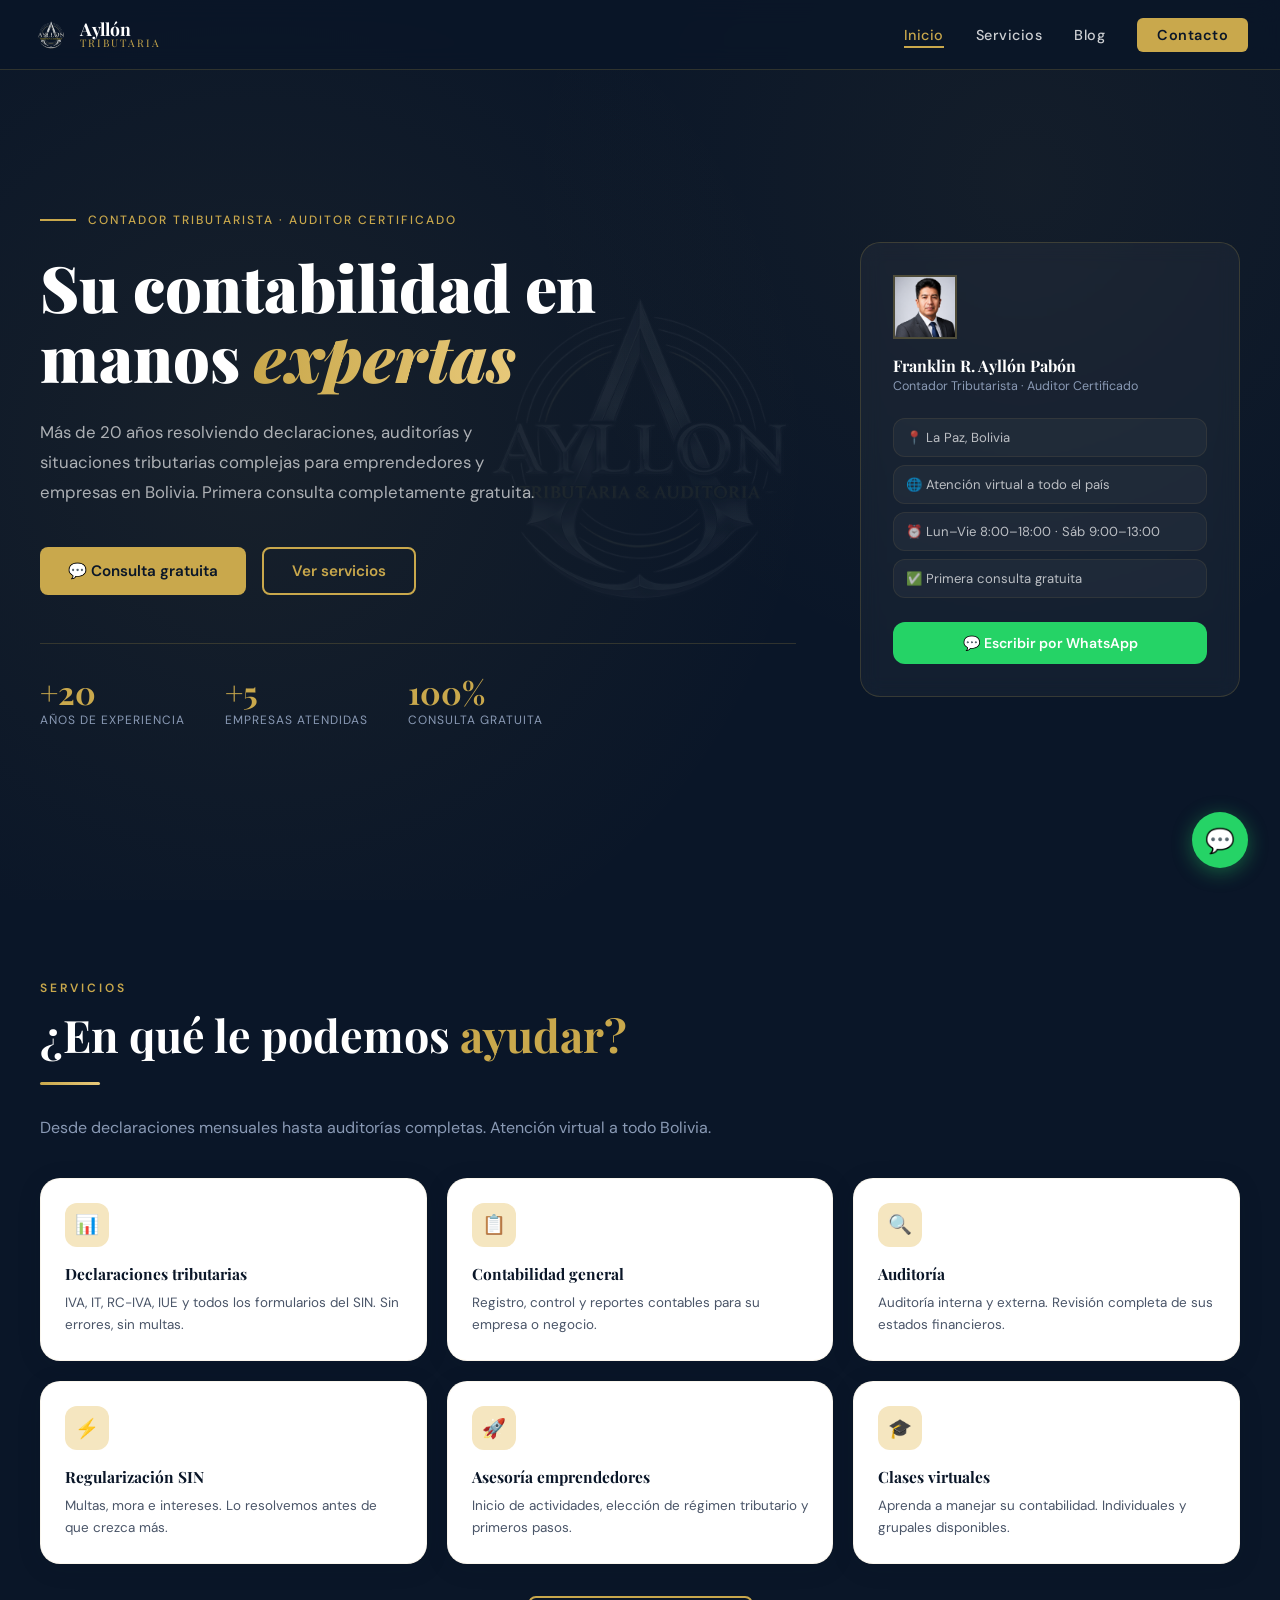
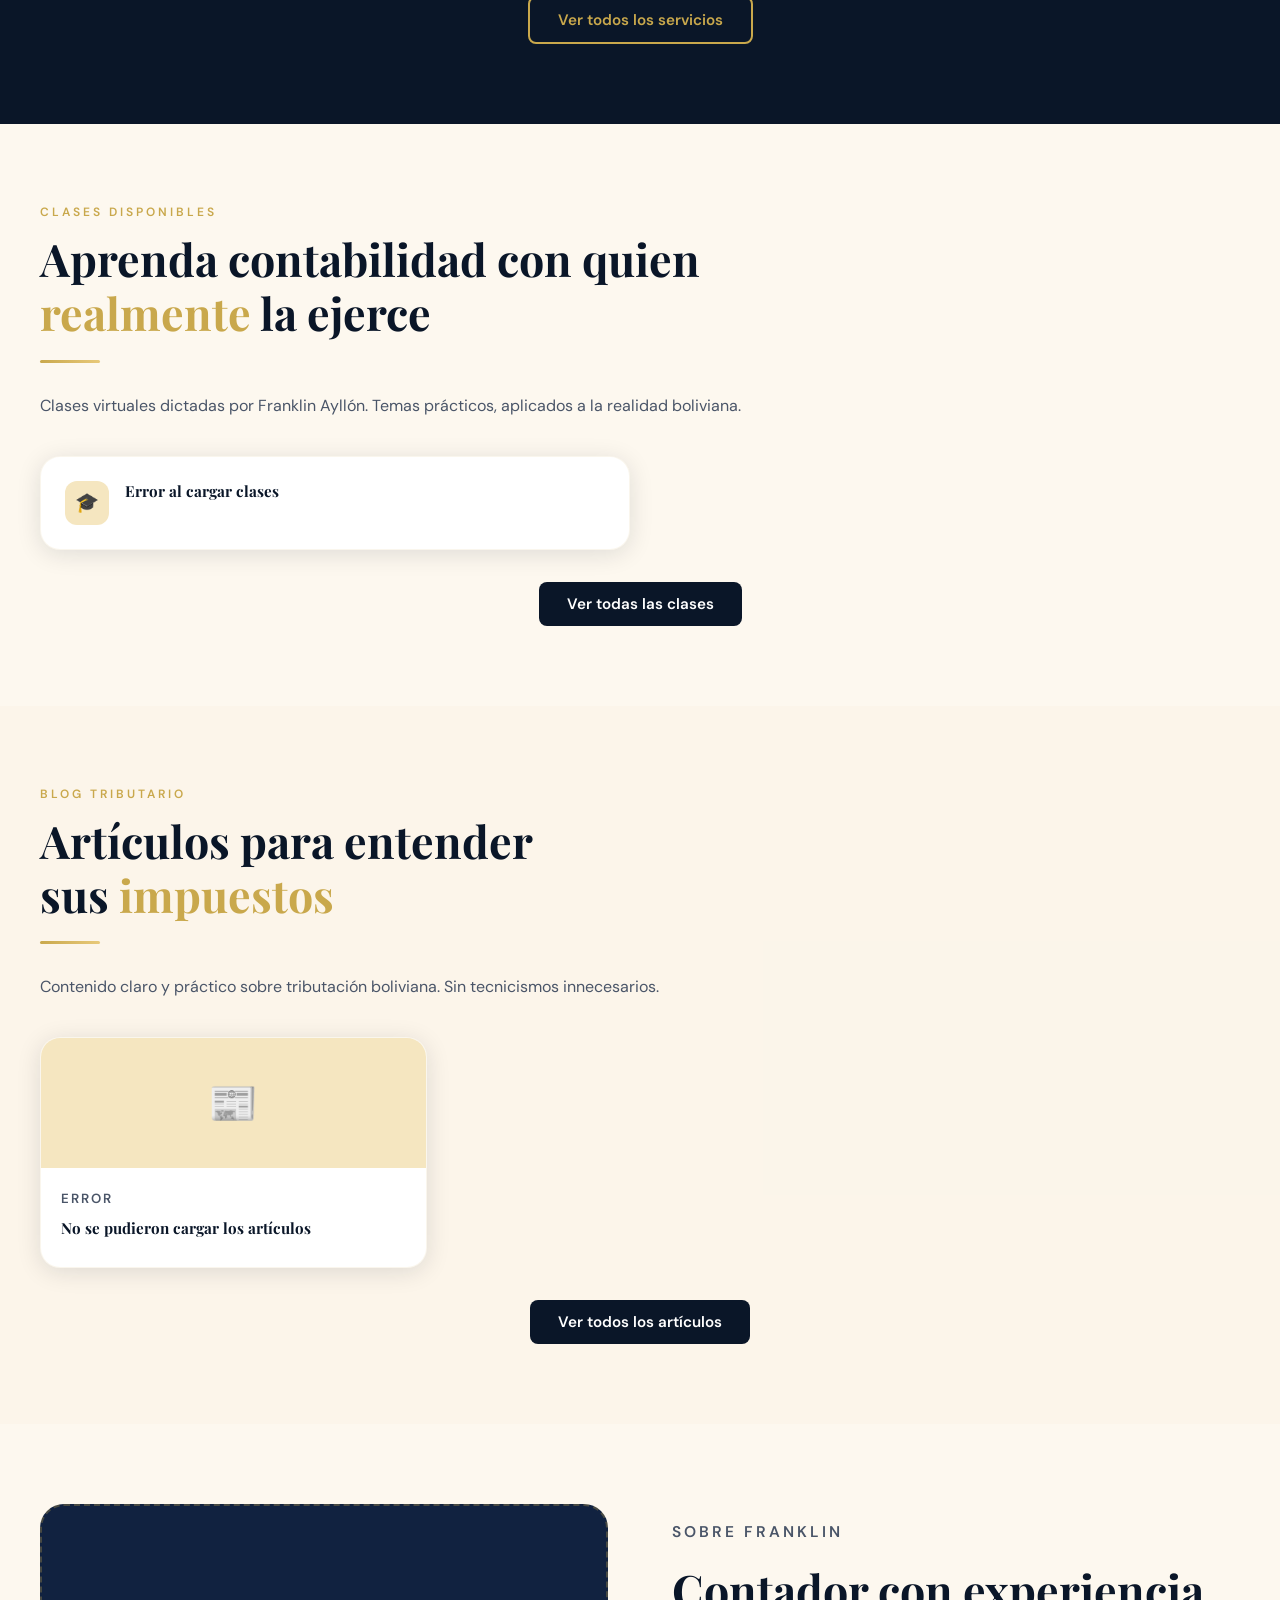
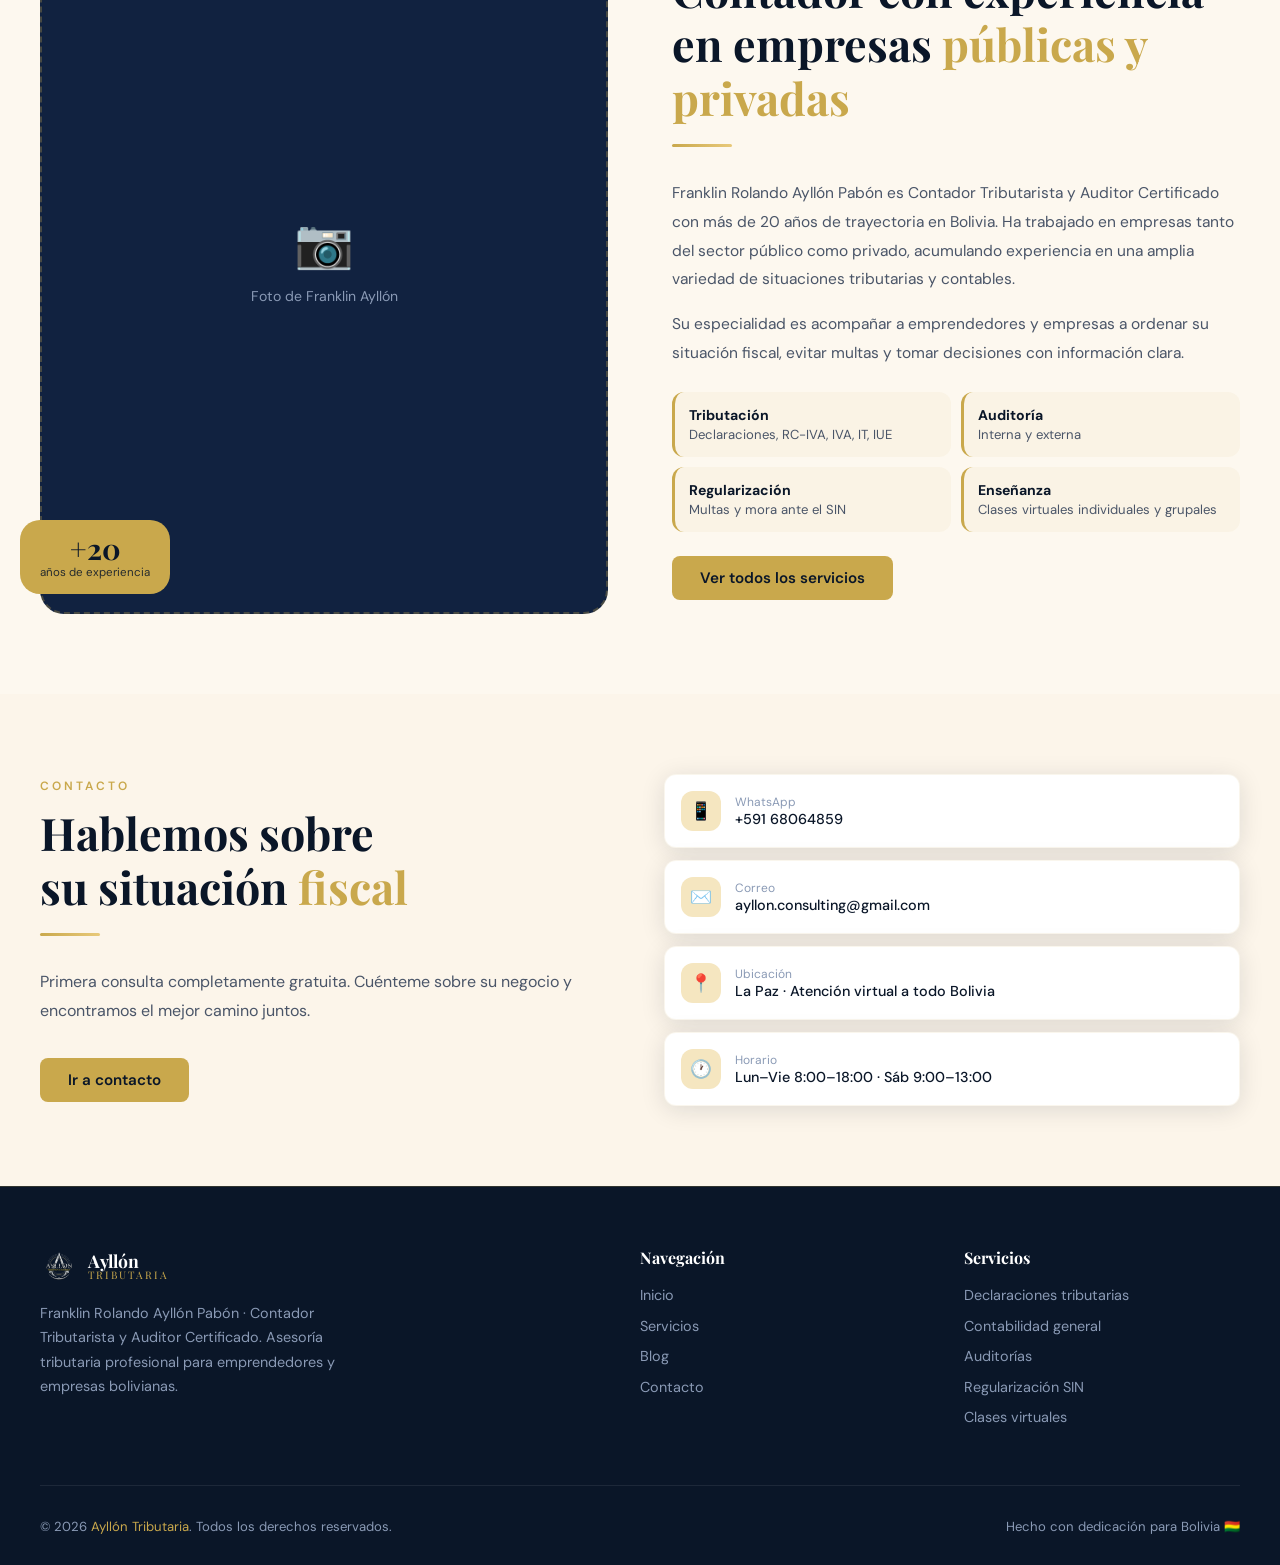
==== commit 8c7af8a9: "nuevo index" ====
--- a/index.html
+++ b/index.html
@@ -500,413 +500,73 @@
   <a href="https://wa.me/59168064859" class="wa-float" title="WhatsApp">💬</a>
 
   <script type="module">
-  import { db, auth, showToast, formatDate } from './js/main.js';
-
-  // ── AUTH ──
-  function verificar() {
-    if (auth.isLoggedIn()) mostrarPanel();
-    else mostrarLogin();
-  }
-
-  function mostrarLogin() {
-    document.getElementById('login-wrap').style.display = 'flex';
-    document.getElementById('admin-wrap').classList.remove('visible');
-  }
-
-  function mostrarPanel() {
-    document.getElementById('login-wrap').style.display = 'none';
-    document.getElementById('admin-wrap').classList.add('visible');
-    cargarResumen();
-    cargarMensajes();
-    cargarBlogsTabla();
-    cargarCursosTabla();
-    cargarRedes();
-    cargarFotoPerfil();
-  }
-
-  document.getElementById('btn-login').addEventListener('click', () => {
-    const email = document.getElementById('login-email').value.trim();
-    const pass  = document.getElementById('login-pass').value;
-    const err   = document.getElementById('login-error');
-    if (auth.login(email, pass)) {
-      mostrarPanel();
-    } else {
-      err.style.display = 'block';
-    }
-  });
-
-  document.getElementById('btn-logout').addEventListener('click', () => {
-    auth.logout();
-    mostrarLogin();
-  });
-
-  verificar();
-
-  // ── NAVEGACION SIDEBAR ──
-  document.querySelectorAll('.sidebar-btn[data-tab]').forEach(btn => {
-    btn.addEventListener('click', () => {
-      document.querySelectorAll('.sidebar-btn').forEach(b => b.classList.remove('active'));
-      document.querySelectorAll('.tab-content').forEach(t => t.classList.remove('active'));
-      btn.classList.add('active');
-      document.getElementById(`tab-${btn.dataset.tab}`).classList.add('active');
-    });
-  });
-
-  // ── RESUMEN ──
-  async function cargarResumen() {
-    try {
-      const [blogs, cursos, mensajes] = await Promise.all([
-        db.getBlogs(), db.getCursos(), db.getMensajes()
-      ]);
-      document.getElementById('stat-blogs').textContent    = blogs.length;
-      document.getElementById('stat-cursos').textContent   = cursos.length;
-      document.getElementById('stat-mensajes').textContent = mensajes.length;
-      document.getElementById('stat-nuevos').textContent   = mensajes.filter(m => !m.leido).length;
-    } catch(e) {}
-  }
-
-  // ── MENSAJES ──
-  async function cargarMensajes() {
-    const lista = document.getElementById('mensajes-lista');
-    try {
-      const mensajes = await db.getMensajes();
-      if (mensajes.length === 0) { lista.innerHTML = '<p style="color:var(--text-mid);padding:1rem">No hay mensajes aún.</p>'; return; }
-      lista.innerHTML = '';
-      mensajes.forEach(m => {
-        const div = document.createElement('div');
-        div.className = `mensaje-card ${!m.leido ? 'nuevo' : ''}`;
-        div.innerHTML = `
-          <div class="mensaje-card-header">
-            <div>
-              <p class="mensaje-nombre">${m.nombre} ${!m.leido ? '<span style="font-size:0.7rem;background:var(--gold-pale);color:var(--navy);padding:2px 8px;border-radius:999px;margin-left:6px">Nuevo</span>' : ''}</p>
-              <p class="mensaje-servicio">${m.servicio || 'Consulta general'}</p>
-            </div>
-            <span class="mensaje-fecha">${formatDate(m.fecha)}</span>
-          </div>
-          <p class="mensaje-texto">${m.mensaje}</p>
-          <div class="mensaje-contacto">
-            📧 <a href="mailto:${m.email}">${m.email}</a>
-            ${m.telefono ? ` &nbsp;|&nbsp; 📱 <a href="https://wa.me/${m.telefono.replace(/\D/g,'')}">${m.telefono}</a>` : ''}
-          </div>
-          <div style="margin-top:0.75rem;display:flex;gap:0.5rem;">
-            ${!m.leido ? `<button class="btn-sm btn-edit" onclick="marcarLeido('${m.id}', this)">Marcar como leído</button>` : ''}
-            <button class="btn-sm btn-danger" onclick="eliminarMensaje('${m.id}', this)">Eliminar</button>
-          </div>
-        `;
-        lista.appendChild(div);
-      });
-    } catch(e) { lista.innerHTML = '<p style="color:var(--text-mid);padding:1rem">Error al cargar mensajes.</p>'; }
-  }
-
-  window.marcarLeido = async function(id, btn) {
-    await db.updateMensaje(id, { leido: true });
-    btn.closest('.mensaje-card').classList.remove('nuevo');
-    btn.remove();
-    cargarResumen();
-  };
-
-  window.eliminarMensaje = async function(id, btn) {
-    if (!confirm('¿Eliminar este mensaje?')) return;
-    await db.deleteMensaje(id);
-    btn.closest('.mensaje-card').remove();
-    cargarResumen();
-  };
-
-  // ── SUBIR IMAGEN A CLOUDINARY ──
-  async function subirImagen(file, carpeta) {
-    if (!file) return null;
-    const formData = new FormData();
-    formData.append('file', file);
-    formData.append('upload_preset', 'consultora');
-    formData.append('folder', `ayllon-tributaria/${carpeta}`);
-    const res = await fetch('https://api.cloudinary.com/v1_1/dhz8whvie/image/upload', {
-      method: 'POST', body: formData
-    });
-    const data = await res.json();
-    return data.secure_url;
-  }
-
-  // PREVIEW IMAGENES
-  function setupPreview(inputId, previewId) {
-    document.getElementById(inputId).addEventListener('change', e => {
-      const file = e.target.files[0];
-      if (!file) return;
-      const prev = document.getElementById(previewId);
-      prev.src = URL.createObjectURL(file);
-      prev.classList.add('visible');
-    });
-  }
-  setupPreview('blog-img-portada', 'prev-portada');
-  setupPreview('blog-img-medio',   'prev-medio');
-  setupPreview('blog-img-final',   'prev-final');
-
-  // ── BLOGS ──
-  async function cargarBlogsTabla() {
-    const tbody = document.getElementById('blogs-tabla');
-    try {
-      const blogs = await db.getBlogs();
-      if (blogs.length === 0) { tbody.innerHTML = '<tr><td colspan="4" class="table-empty">No hay artículos publicados.</td></tr>'; return; }
-      tbody.innerHTML = '';
-      blogs.forEach(b => {
-        const tr = document.createElement('tr');
-        tr.innerHTML = `
-          <td><strong>${b.titulo}</strong></td>
-          <td><span class="badge badge-gold">${b.categoria || 'Tributación'}</span></td>
-          <td>${formatDate(b.fecha)}</td>
-          <td style="display:flex;gap:0.5rem;">
-            <button class="btn-sm btn-edit" onclick="editarBlog('${b.id}')">Editar</button>
-            <button class="btn-sm btn-danger" onclick="eliminarBlog('${b.id}', this)">Eliminar</button>
-          </td>
-        `;
-        tbody.appendChild(tr);
-      });
-    } catch(e) { tbody.innerHTML = '<tr><td colspan="4" class="table-empty">Error al cargar.</td></tr>'; }
-  }
-
-  document.getElementById('btn-guardar-blog').addEventListener('click', async () => {
-    const titulo     = document.getElementById('blog-titulo').value.trim();
-    const contenido1 = document.getElementById('blog-contenido1').value.trim();
-    if (!titulo || !contenido1) { showToast('Título y contenido son obligatorios.', 'error'); return; }
-    const btn = document.getElementById('btn-guardar-blog');
-    btn.disabled = true; btn.textContent = 'Guardando...';
-    try {
-      const editId      = document.getElementById('blog-edit-id').value;
-      const portadaFile = document.getElementById('blog-img-portada').files[0];
-      const medioFile   = document.getElementById('blog-img-medio').files[0];
-      const finalFile   = document.getElementById('blog-img-final').files[0];
-      const [urlPortada, urlMedio, urlFinal] = await Promise.all([
-        portadaFile ? subirImagen(portadaFile, 'blogs') : Promise.resolve(null),
-        medioFile   ? subirImagen(medioFile,   'blogs') : Promise.resolve(null),
-        finalFile   ? subirImagen(finalFile,   'blogs') : Promise.resolve(null),
-      ]);
-      const datos = {
-        titulo,
-        categoria:            document.getElementById('blog-categoria').value,
-        autor:                document.getElementById('blog-autor').value.trim(),
-        resumen:              document.getElementById('blog-resumen').value.trim(),
-        contenido:            contenido1,
-        contenido2:           document.getElementById('blog-contenido2').value.trim(),
-        contenido3:           document.getElementById('blog-contenido3').value.trim(),
-        imagen_medio_caption: document.getElementById('blog-img-medio-caption').value.trim(),
-        imagen_final_caption: document.getElementById('blog-img-final-caption').value.trim(),
-      };
-      if (urlPortada) datos.imagen_portada = urlPortada;
-      if (urlMedio)   datos.imagen_medio   = urlMedio;
-      if (urlFinal)   datos.imagen_final   = urlFinal;
-      if (editId) { await db.updateBlog(editId, datos); showToast('Artículo actualizado.'); }
-      else        { await db.addBlog(datos);            showToast('Artículo publicado.');   }
-      limpiarFormBlog();
-      cargarBlogsTabla();
-      cargarResumen();
-    } catch(e) { showToast('Error: ' + e.message, 'error'); }
-    btn.disabled = false; btn.textContent = 'Publicar artículo';
-  });
-
-  function limpiarFormBlog() {
-    ['blog-titulo','blog-autor','blog-resumen','blog-contenido1','blog-contenido2','blog-contenido3','blog-img-medio-caption','blog-img-final-caption'].forEach(id => document.getElementById(id).value = '');
-    ['blog-img-portada','blog-img-medio','blog-img-final'].forEach(id => document.getElementById(id).value = '');
-    ['prev-portada','prev-medio','prev-final'].forEach(id => document.getElementById(id).classList.remove('visible'));
-    document.getElementById('blog-edit-id').value = '';
-    document.getElementById('blog-form-titulo').textContent = '➕ Nuevo artículo';
-    document.getElementById('btn-guardar-blog').textContent = 'Publicar artículo';
-    document.getElementById('btn-cancelar-blog').style.display = 'none';
-  }
-
-  window.editarBlog = async function(id) {
-    const b = await db.getBlog(id);
-    if (!b) return;
-    document.getElementById('blog-edit-id').value    = id;
-    document.getElementById('blog-titulo').value     = b.titulo || '';
-    document.getElementById('blog-categoria').value  = b.categoria || 'Tributación';
-    document.getElementById('blog-autor').value      = b.autor || '';
-    document.getElementById('blog-resumen').value    = b.resumen || '';
-    document.getElementById('blog-contenido1').value = b.contenido || '';
-    document.getElementById('blog-contenido2').value = b.contenido2 || '';
-    document.getElementById('blog-contenido3').value = b.contenido3 || '';
-    document.getElementById('blog-img-medio-caption').value = b.imagen_medio_caption || '';
-    document.getElementById('blog-img-final-caption').value = b.imagen_final_caption || '';
-    if (b.imagen_portada) { document.getElementById('prev-portada').src = b.imagen_portada; document.getElementById('prev-portada').classList.add('visible'); }
-    if (b.imagen_medio)   { document.getElementById('prev-medio').src   = b.imagen_medio;   document.getElementById('prev-medio').classList.add('visible'); }
-    if (b.imagen_final)   { document.getElementById('prev-final').src   = b.imagen_final;   document.getElementById('prev-final').classList.add('visible'); }
-    document.getElementById('blog-form-titulo').textContent = '✏️ Editando artículo';
-    document.getElementById('btn-guardar-blog').textContent = 'Guardar cambios';
-    document.getElementById('btn-cancelar-blog').style.display = 'inline-flex';
-    document.querySelector('[data-tab="blogs"]').click();
-    window.scrollTo(0, 0);
-  };
-
-  document.getElementById('btn-cancelar-blog').addEventListener('click', limpiarFormBlog);
-
-  window.eliminarBlog = async function(id, btn) {
-    if (!confirm('¿Eliminar este artículo?')) return;
-    await db.deleteBlog(id);
-    btn.closest('tr').remove();
-    showToast('Artículo eliminado.');
-    cargarResumen();
-  };
-
-  // ── CURSOS ──
-  async function cargarCursosTabla() {
-    const tbody = document.getElementById('cursos-tabla');
-    try {
-      const cursos = await db.getCursos();
-      if (cursos.length === 0) { tbody.innerHTML = '<tr><td colspan="5" class="table-empty">No hay cursos registrados.</td></tr>'; return; }
-      tbody.innerHTML = '';
-      cursos.forEach(c => {
-        const tr = document.createElement('tr');
-        tr.innerHTML = `
-          <td><strong>${c.titulo}</strong></td>
-          <td>${c.modalidad || '—'}</td>
-          <td>Bs. ${c.precio || '0'}</td>
-          <td>${c.duracion || '—'}</td>
-          <td style="display:flex;gap:0.5rem;">
-            <button class="btn-sm btn-edit" onclick="editarCurso('${c.id}')">Editar</button>
-            <button class="btn-sm btn-danger" onclick="eliminarCurso('${c.id}', this)">Eliminar</button>
-          </td>
-        `;
-        tbody.appendChild(tr);
-      });
-    } catch(e) { tbody.innerHTML = '<tr><td colspan="5" class="table-empty">Error al cargar.</td></tr>'; }
-  }
-
-  document.getElementById('btn-guardar-curso').addEventListener('click', async () => {
-    const titulo = document.getElementById('curso-titulo').value.trim();
-    const desc   = document.getElementById('curso-descripcion').value.trim();
-    if (!titulo || !desc) { showToast('Título y descripción son obligatorios.', 'error'); return; }
-    const btn = document.getElementById('btn-guardar-curso');
-    btn.disabled = true; btn.textContent = 'Guardando...';
-    try {
-      const editId = document.getElementById('curso-edit-id').value;
-      const datos  = {
-        titulo,
-        modalidad:   document.getElementById('curso-modalidad').value,
-        precio:      document.getElementById('curso-precio').value,
-        duracion:    document.getElementById('curso-duracion').value.trim(),
-        descripcion: desc,
-      };
-      if (editId) { await db.updateCurso(editId, datos); showToast('Curso actualizado.'); }
-      else        { await db.addCurso(datos);            showToast('Curso guardado.');    }
-      limpiarFormCurso();
-      cargarCursosTabla();
-      cargarResumen();
-    } catch(e) { showToast('Error: ' + e.message, 'error'); }
-    btn.disabled = false; btn.textContent = 'Guardar curso';
-  });
-
-  function limpiarFormCurso() {
-    ['curso-titulo','curso-precio','curso-duracion','curso-descripcion'].forEach(id => document.getElementById(id).value = '');
-    document.getElementById('curso-edit-id').value = '';
-    document.getElementById('curso-form-titulo').textContent = '➕ Nuevo curso';
-    document.getElementById('btn-guardar-curso').textContent = 'Guardar curso';
-    document.getElementById('btn-cancelar-curso').style.display = 'none';
-  }
-
-  window.editarCurso = async function(id) {
-    const cursos = await db.getCursos();
-    const c = cursos.find(x => x.id === id);
-    if (!c) return;
-    document.getElementById('curso-edit-id').value     = id;
-    document.getElementById('curso-titulo').value      = c.titulo || '';
-    document.getElementById('curso-modalidad').value   = c.modalidad || 'Presencial';
-    document.getElementById('curso-precio').value      = c.precio || '';
-    document.getElementById('curso-duracion').value    = c.duracion || '';
-    document.getElementById('curso-descripcion').value = c.descripcion || '';
-    document.getElementById('curso-form-titulo').textContent = '✏️ Editando curso';
-    document.getElementById('btn-guardar-curso').textContent = 'Guardar cambios';
-    document.getElementById('btn-cancelar-curso').style.display = 'inline-flex';
-    document.querySelector('[data-tab="cursos"]').click();
-    window.scrollTo(0, 0);
-  };
-
-  document.getElementById('btn-cancelar-curso').addEventListener('click', limpiarFormCurso);
-
-  window.eliminarCurso = async function(id, btn) {
-    if (!confirm('¿Eliminar este curso?')) return;
-    await db.deleteCurso(id);
-    btn.closest('tr').remove();
-    showToast('Curso eliminado.');
-    cargarResumen();
-  };
-
-  // ── REDES ──
-  async function cargarRedes() {
-    try {
-      const r = await db.getRedes();
-      if (!r) return;
-      if (r.whatsapp)  document.getElementById('red-whatsapp').value  = r.whatsapp;
-      if (r.facebook)  document.getElementById('red-facebook').value  = r.facebook;
-      if (r.instagram) document.getElementById('red-instagram').value = r.instagram;
-      if (r.tiktok)    document.getElementById('red-tiktok').value    = r.tiktok;
-    } catch(e) {}
-  }
-
-  document.getElementById('btn-guardar-redes').addEventListener('click', async () => {
-    const datos = {
-      whatsapp:  document.getElementById('red-whatsapp').value.trim(),
-      facebook:  document.getElementById('red-facebook').value.trim(),
-      instagram: document.getElementById('red-instagram').value.trim(),
-      tiktok:    document.getElementById('red-tiktok').value.trim(),
-    };
-    try {
-      await db.saveRedes(datos);
-      showToast('Redes sociales guardadas.');
-    } catch(e) { showToast('Error al guardar redes.', 'error'); }
-  });
-
-  // ── PERFIL ──
-  async function cargarFotoPerfil() {
+  import { db, formatDate } from './js/main.js';
+
+  async function cargarFoto() {
     try {
       const perfil = await db.getPerfil();
       if (perfil && perfil.foto) {
-        document.getElementById('foto-placeholder-admin').style.display = 'none';
-        const img = document.getElementById('foto-preview-actual');
-        img.src = perfil.foto; img.style.display = 'block';
-        document.getElementById('btn-eliminar-foto').style.display = 'inline-flex';
+        document.getElementById('foto-placeholder').style.display = 'none';
+        const img = document.getElementById('foto-franklin');
+        img.src = perfil.foto;
+        img.style.display = 'block';
       }
     } catch(e) {}
   }
 
-  document.getElementById('input-foto-perfil').addEventListener('change', e => {
-    const file = e.target.files[0];
-    if (!file) return;
-    const prev = document.getElementById('foto-preview-nueva');
-    prev.src = URL.createObjectURL(file);
-    prev.classList.add('visible');
-  });
-
-  document.getElementById('btn-guardar-foto').addEventListener('click', async () => {
-    const file = document.getElementById('input-foto-perfil').files[0];
-    if (!file) { showToast('Seleccione una foto primero.', 'error'); return; }
-    const btn = document.getElementById('btn-guardar-foto');
-    btn.disabled = true; btn.textContent = 'Subiendo...';
+  async function cargarBlog() {
+    const cont = document.getElementById('blog-container');
     try {
-      const formData = new FormData();
-      formData.append('file', file);
-      formData.append('upload_preset', 'consultora');
-      formData.append('folder', 'ayllon-tributaria/perfil');
-      const res  = await fetch('https://api.cloudinary.com/v1_1/dhz8whvie/image/upload', { method: 'POST', body: formData });
-      const data = await res.json();
-      await db.savePerfil(data.secure_url);
-      document.getElementById('foto-placeholder-admin').style.display = 'none';
-      const img = document.getElementById('foto-preview-actual');
-      img.src = data.secure_url; img.style.display = 'block';
-      document.getElementById('btn-eliminar-foto').style.display = 'inline-flex';
-      showToast('Foto guardada correctamente.');
-    } catch(e) { showToast('Error al subir la foto.', 'error'); }
-    btn.disabled = false; btn.textContent = 'Guardar foto';
-  });
-
-  document.getElementById('btn-eliminar-foto').addEventListener('click', async () => {
-    if (!confirm('¿Eliminar la foto de perfil?')) return;
+      const todos = await db.getBlogs();
+      if (todos.length === 0) {
+        cont.innerHTML = `<div class="blog-prev-card"><div class="blog-prev-img">📰</div><div class="blog-prev-body"><p class="blog-prev-cat">Próximamente</p><h3>Artículos en camino</h3><p>Pronto Franklin compartirá contenido sobre tributación boliviana.</p></div></div>`;
+        return;
+      }
+      const mezclados = todos.sort(() => Math.random() - 0.5).slice(0, 3);
+      cont.innerHTML = mezclados.map(b => `
+        <div class="blog-prev-card animate-up" onclick="location.href='blog.html?id=${b.id}'">
+          <div class="blog-prev-img">
+            ${b.imagen_portada ? `<img src="${b.imagen_portada}" alt="${b.titulo}">` : '📰'}
+          </div>
+          <div class="blog-prev-body">
+            <p class="blog-prev-cat">${b.categoria || 'Tributación'}</p>
+            <h3>${b.titulo}</h3>
+            <p>${b.resumen || ''}</p>
+            <span class="blog-prev-leer">Leer artículo →</span>
+          </div>
+        </div>
+      `).join('');
+    } catch(e) {
+      cont.innerHTML = `<div class="blog-prev-card"><div class="blog-prev-img">📰</div><div class="blog-prev-body"><p class="blog-prev-cat">Error</p><h3>No se pudieron cargar los artículos</h3></div></div>`;
+    }
+  }
+
+  async function cargarClases() {
+    const cont = document.getElementById('clases-container');
     try {
-      await db.savePerfil(null);
-      document.getElementById('foto-preview-actual').style.display = 'none';
-      document.getElementById('foto-placeholder-admin').style.display = 'flex';
-      document.getElementById('btn-eliminar-foto').style.display = 'none';
-      showToast('Foto eliminada.');
-    } catch(e) { showToast('Error al eliminar.', 'error'); }
-  });
-
+      const cursos = await db.getCursos();
+      if (cursos.length === 0) {
+        cont.innerHTML = `<div class="clase-card"><div class="clase-ico">🎓</div><div class="clase-info"><h3>Clases próximamente</h3><p>Franklin está preparando el contenido. Escríbenos para más información.</p></div></div>`;
+        return;
+      }
+      cont.innerHTML = cursos.slice(0, 4).map(c => `
+        <div class="clase-card animate-up">
+          <div class="clase-ico">🎓</div>
+          <div class="clase-info">
+            <h3>${c.titulo} <span class="clase-estado estado-${c.estado || 'activo'}">${c.estado === 'solicitar' ? 'Solicitar' : 'Disponible'}</span></h3>
+            <p>${c.descripcion || ''}</p>
+            <span class="clase-precio">Bs. ${c.precio || '0'}</span>
+          </div>
+        </div>
+      `).join('');
+    } catch(e) {
+      cont.innerHTML = `<div class="clase-card"><div class="clase-ico">🎓</div><div class="clase-info"><h3>Error al cargar clases</h3></div></div>`;
+    }
+  }
+
+  cargarFoto();
+  cargarBlog();
+  cargarClases();
 </script>
 
   <script>
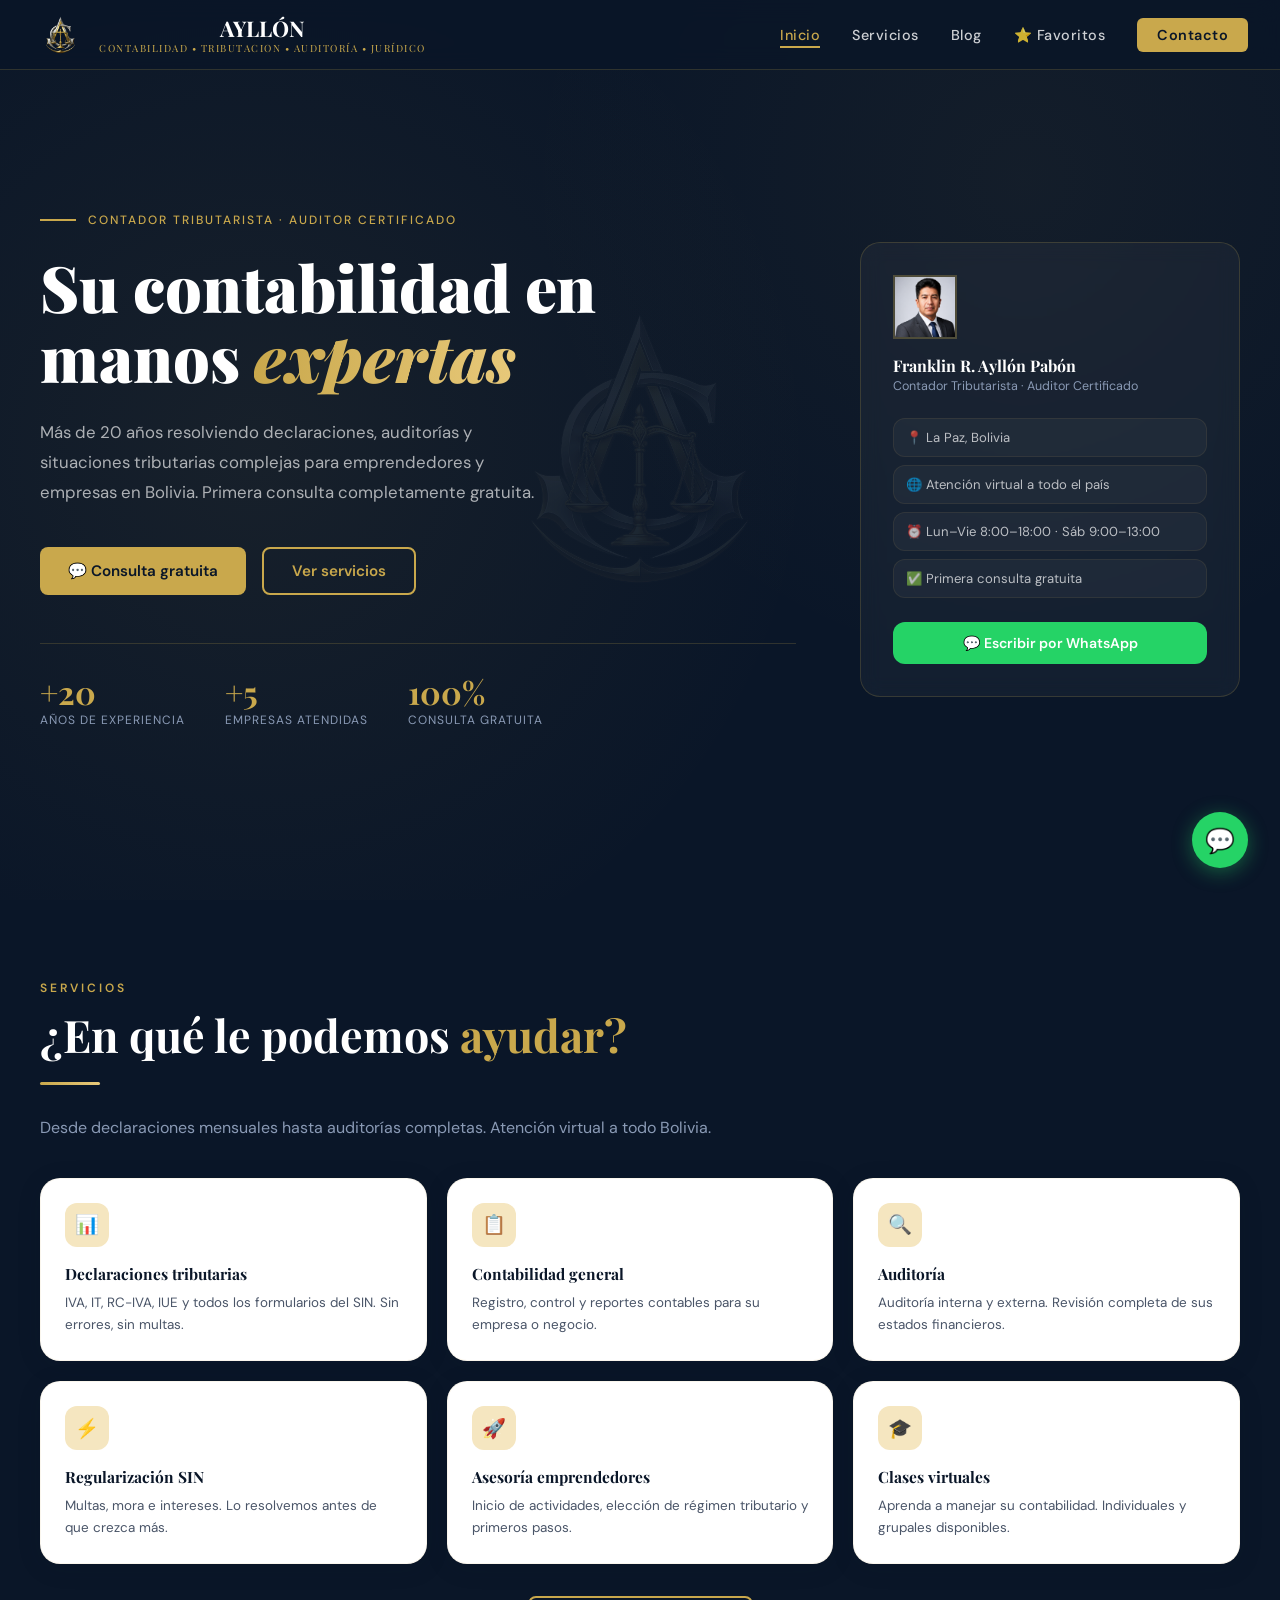
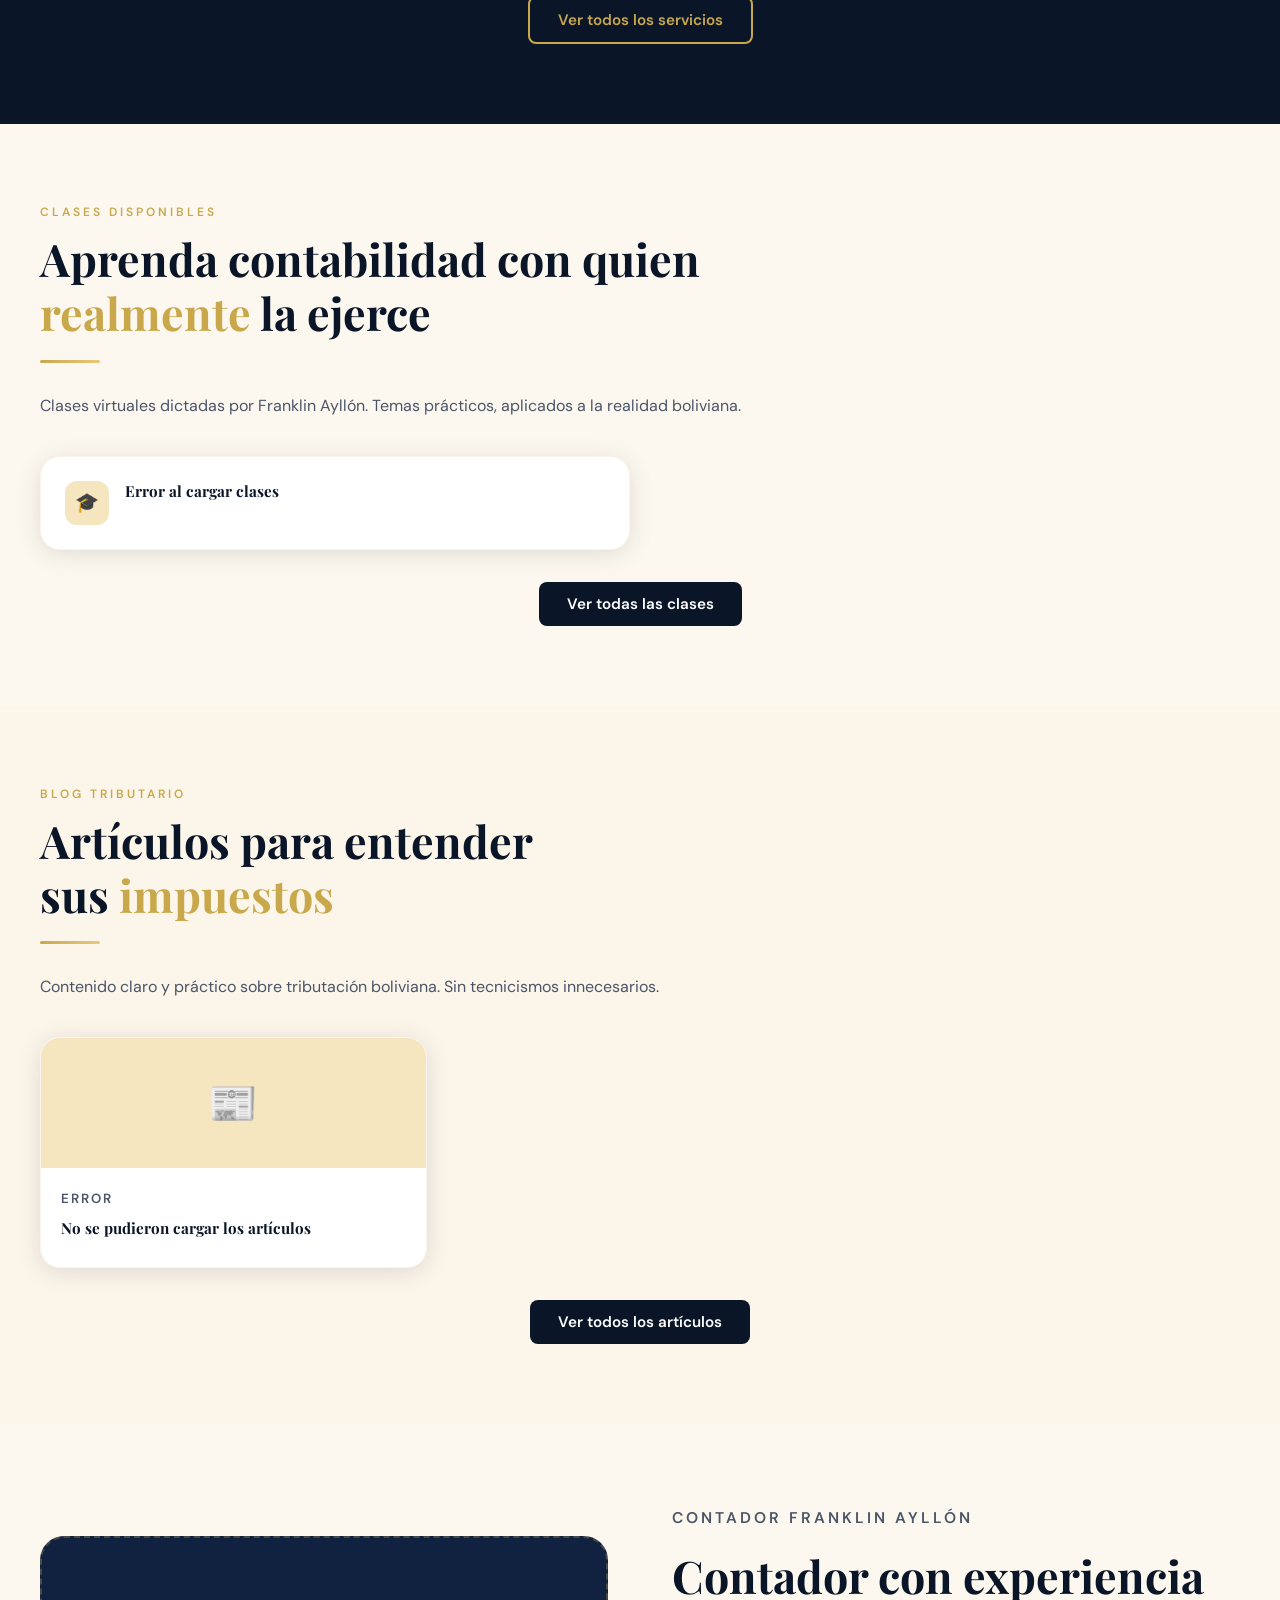
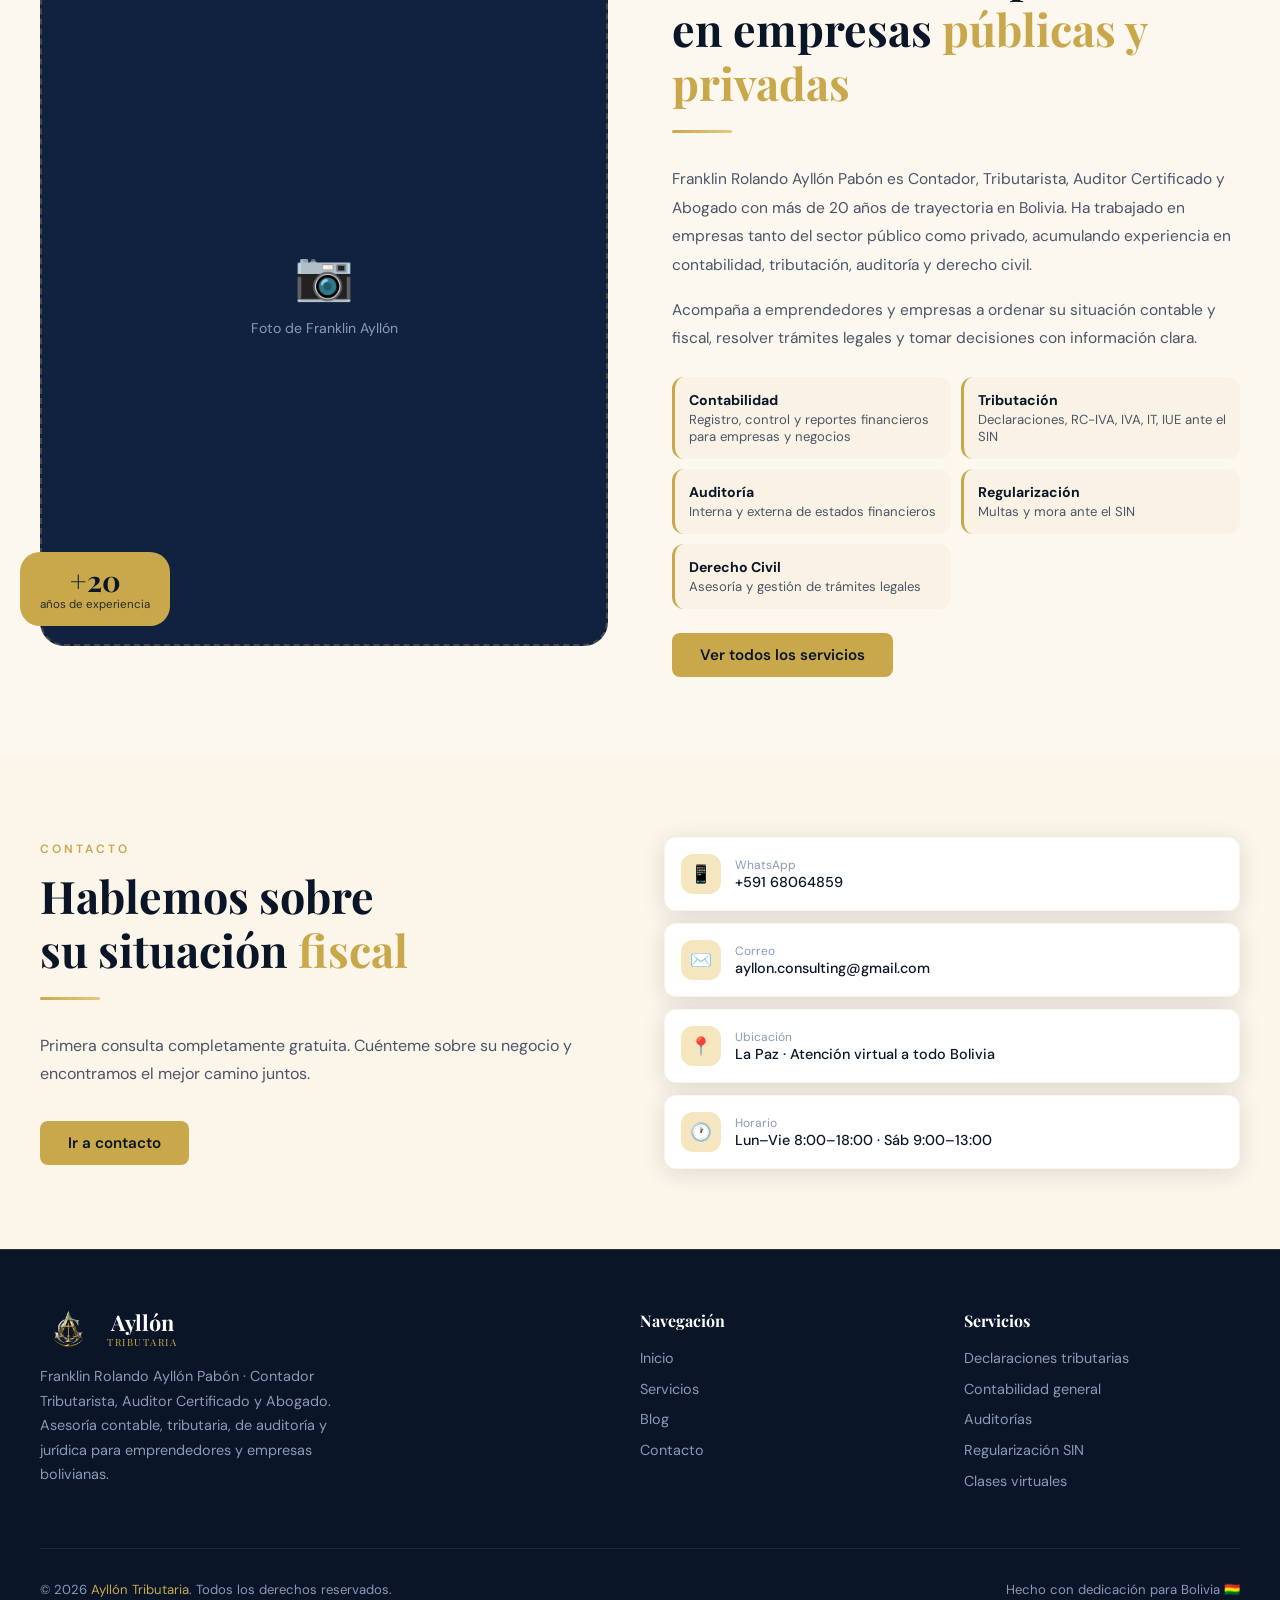
==== commit d4ed1748: "mejoras en todo" ====
--- a/index.html
+++ b/index.html
@@ -257,6 +257,21 @@
       .franklin-mini-grid { grid-template-columns: 1fr; }
       .hero-stats { gap: 1.5rem; }
     }
+
+    .btn-compartir-curso {
+      background: transparent; border: 1px solid rgba(201,168,76,0.3);
+      color: var(--text-mid); padding: 8px 16px; border-radius: 999px;
+      font-size: 0.85rem; cursor: pointer; transition: all 0.2s; font-family: 'DM Sans',sans-serif;
+    }
+    .btn-compartir-curso:hover { background: var(--gold); color: var(--navy); }
+    
+    .btn-fav-curso {
+      background: transparent; border: 1px solid rgba(201,168,76,0.3);
+      color: var(--text-mid); padding: 8px 16px; border-radius: 999px;
+      font-size: 0.85rem; cursor: pointer; transition: all 0.2s; font-family: 'DM Sans',sans-serif;
+    }
+    .btn-fav-curso.active { background: rgba(201,168,76,0.15); color: var(--gold); border-color: var(--gold); }
+
   </style>
 </head>
 <body>
@@ -267,14 +282,15 @@
     <a href="index.html" class="nav-logo">
       <img src="img/logo.png" alt="Ayllón Tributaria" style="height:38px; width:auto; object-fit:contain;">
       <div class="nav-logo-text">
-        Ayllón
-        <span class="nav-logo-sub">Tributaria</span>
+        AYLLÓN
+        <span class="nav-logo-sub">CONTABILIDAD • TRIBUTACION • AUDITORÍA • JURÍDICO</span>
       </div>
     </a>
     <ul class="nav-links">
       <li><a href="index.html">Inicio</a></li>
       <li><a href="servicios.html">Servicios</a></li>
       <li><a href="blog.html">Blog</a></li>
+      <li><a href="favoritos.html">⭐ Favoritos</a></li>
       <li><a href="contacto.html" class="nav-cta">Contacto</a></li>
     </ul>
     <button class="nav-hamburger" aria-label="Menú">
@@ -411,16 +427,17 @@
           </div>
         </div>
         <div class="franklin-texto animate-up">
-          <p class="section-label">Sobre Franklin</p>
+          <p class="section-label">Contador Franklin Ayllón</p>
           <h2 class="section-title">Contador con experiencia<br>en empresas <span>públicas y privadas</span></h2>
           <div class="section-divider"></div>
-          <p>Franklin Rolando Ayllón Pabón es Contador Tributarista y Auditor Certificado con más de 20 años de trayectoria en Bolivia. Ha trabajado en empresas tanto del sector público como privado, acumulando experiencia en una amplia variedad de situaciones tributarias y contables.</p>
-          <p>Su especialidad es acompañar a emprendedores y empresas a ordenar su situación fiscal, evitar multas y tomar decisiones con información clara.</p>
+          <p>Franklin Rolando Ayllón Pabón es Contador, Tributarista, Auditor Certificado y Abogado con más de 20 años de trayectoria en Bolivia. Ha trabajado en empresas tanto del sector público como privado, acumulando experiencia en contabilidad, tributación, auditoría y derecho civil.</p>
+          <p>Acompaña a emprendedores y empresas a ordenar su situación contable y fiscal, resolver trámites legales y tomar decisiones con información clara.</p>
           <div class="franklin-mini-grid">
-            <div class="franklin-mini"><strong>Tributación</strong>Declaraciones, RC-IVA, IVA, IT, IUE</div>
-            <div class="franklin-mini"><strong>Auditoría</strong>Interna y externa</div>
+            <div class="franklin-mini"><strong>Contabilidad</strong>Registro, control y reportes financieros para empresas y negocios</div>
+            <div class="franklin-mini"><strong>Tributación</strong>Declaraciones, RC-IVA, IVA, IT, IUE ante el SIN</div>
+            <div class="franklin-mini"><strong>Auditoría</strong>Interna y externa de estados financieros</div>
             <div class="franklin-mini"><strong>Regularización</strong>Multas y mora ante el SIN</div>
-            <div class="franklin-mini"><strong>Enseñanza</strong>Clases virtuales individuales y grupales</div>
+            <div class="franklin-mini"><strong>Derecho Civil</strong>Asesoría y gestión de trámites legales</div>
           </div>
           <a href="servicios.html" class="btn btn-primary">Ver todos los servicios</a>
         </div>
@@ -469,7 +486,7 @@
           <img src="img/logo.png" alt="Ayllón Tributaria" style="height:38px; width:auto; object-fit:contain;">
           <div class="nav-logo-text" style="color:var(--white)">Ayllón<span class="nav-logo-sub">Tributaria</span></div>
         </a>
-        <p>Franklin Rolando Ayllón Pabón · Contador Tributarista y Auditor Certificado. Asesoría tributaria profesional para emprendedores y empresas bolivianas.</p>
+        <p>Franklin Rolando Ayllón Pabón · Contador Tributarista, Auditor Certificado y Abogado. Asesoría contable, tributaria, de auditoría y jurídica para emprendedores y empresas bolivianas.</p>
       </div>
       <div class="footer-col">
         <h4>Navegación</h4>
@@ -500,7 +517,7 @@
   <a href="https://wa.me/59168064859" class="wa-float" title="WhatsApp">💬</a>
 
   <script type="module">
-  import { db, formatDate } from './js/main.js';
+  import { db, formatDate, renderMarkdown } from './js/main.js';
 
   async function cargarFoto() {
     try {
@@ -530,7 +547,12 @@
           </div>
           <div class="blog-prev-body">
             <p class="blog-prev-cat">${b.categoria || 'Tributación'}</p>
-            <h3>${b.titulo}</h3>
+            <div style="display:flex;justify-content:space-between;align-items:center;gap:8px;margin-bottom:8px;" onclick="event.stopPropagation()">
+              <h3 style="margin-bottom:0;">${b.titulo}</h3>
+              <div style="display:flex;flex-direction:column;gap:6px;flex-shrink:0;">
+                <button class="btn-compartir-curso" onclick="navigator.share?navigator.share({title:'${b.titulo.replace(/'/g,"\\'")} — Ayllón Tributaria',url:'blog.html?id=${b.id}'}):navigator.clipboard.writeText('blog.html?id=${b.id}').then(()=>alert('¡Enlace copiado!'))">🔗 Compartir</button>
+              </div>
+            </div>
             <p>${b.resumen || ''}</p>
             <span class="blog-prev-leer">Leer artículo →</span>
           </div>
@@ -549,12 +571,19 @@
         cont.innerHTML = `<div class="clase-card"><div class="clase-ico">🎓</div><div class="clase-info"><h3>Clases próximamente</h3><p>Franklin está preparando el contenido. Escríbenos para más información.</p></div></div>`;
         return;
       }
+      window._cursosIndexData = cursos;
       cont.innerHTML = cursos.slice(0, 4).map(c => `
-        <div class="clase-card animate-up">
-          <div class="clase-ico">🎓</div>
+        <div class="clase-card animate-up" onclick="verCursoIndex(${c.id})" style="cursor:pointer;">
+          <div class="clase-ico">${c.imagen ? `<img src="${c.imagen}" alt="${c.titulo}" style="width:44px;height:44px;object-fit:cover;border-radius:8px;">` : '🎓'}</div>
           <div class="clase-info">
-            <h3>${c.titulo} <span class="clase-estado estado-${c.estado || 'activo'}">${c.estado === 'solicitar' ? 'Solicitar' : 'Disponible'}</span></h3>
-            <p>${c.descripcion || ''}</p>
+            <div style="display:flex;justify-content:space-between;align-items:center;gap:8px;margin-bottom:4px;" onclick="event.stopPropagation()">
+              <h3 style="margin-bottom:0;">${c.titulo} <span class="clase-estado estado-${c.estado || 'activo'}">${c.estado === 'solicitar' ? 'Solicitar' : 'Disponible'}</span></h3>
+              <div style="display:flex;flex-direction:column;gap:6px;flex-shrink:0;">
+                <button class="btn-fav-curso" onclick="toggleCursoFavIndex(${c.id},'${c.titulo.replace(/'/g,"\\'")}',this)">⭐ Guardar</button>
+                <button class="btn-compartir-curso" onclick="navigator.share?navigator.share({title:'${c.titulo.replace(/'/g,"\\'")} — Ayllón Tributaria',url:'servicios.html?curso=${c.id}'}):navigator.clipboard.writeText('servicios.html?curso=${c.id}').then(()=>alert('¡Enlace copiado!'))">🔗 Compartir</button>
+              </div>
+            </div>
+            <div style="font-size:0.82rem;color:var(--text-mid);line-height:1.5;margin-bottom:10px;">${renderMarkdown(c.resumen || c.descripcion || '')}</div>
             <span class="clase-precio">Bs. ${c.precio || '0'}</span>
           </div>
         </div>
@@ -564,9 +593,34 @@
     }
   }
 
-  cargarFoto();
-  cargarBlog();
-  cargarClases();
+  function getCursosFavsIndex() {
+    try { return JSON.parse(localStorage.getItem('cursos_favs') || '[]'); } catch { return []; }
+  }
+  window.toggleCursoFavIndex = function(id, titulo, btn) {
+    let favs = getCursosFavsIndex();
+    const idx = favs.findIndex(f => f.id === id);
+    if (idx >= 0) favs.splice(idx, 1);
+    else favs.unshift({ id, titulo });
+    localStorage.setItem('cursos_favs', JSON.stringify(favs));
+    const esFav = favs.some(f => f.id === id);
+    btn.textContent = esFav ? '⭐ Guardado' : '⭐ Guardar';
+    btn.classList.toggle('active', esFav);
+  };
+
+  window.verCursoIndex = function(id) {
+    const c = (window._cursosIndexData || []).find(x => x.id === id);
+    if (!c) return;
+    window.location.href = `servicios.html?curso=${c.id}`;
+  };
+
+  (async () => {
+    cargarFoto();
+    await cargarBlog();
+    await cargarClases();
+    document.querySelectorAll('.animate-up').forEach(el => {
+      el.classList.add('visible');
+    });
+  })();
 </script>
 
   <script>
--- a/css/styles.css
+++ b/css/styles.css
@@ -36,7 +36,7 @@
   border-bottom: 1px solid rgba(201,168,76,0.2);
   transition: all 0.3s ease;
 }
-.navbar.scrolled { height: 60px; background: rgba(10,22,40,0.98); }
+.navbar.scrolled { height: 70px; background: rgba(10,22,40,0.98); }
 
 .nav-logo { display: flex; align-items: center; gap: 10px; text-decoration: none; }
 .nav-logo-icon {
@@ -45,8 +45,8 @@
   border-radius: 8px; display: flex; align-items: center; justify-content: center;
   font-family: 'Playfair Display', serif; font-weight: 900; font-size: 18px; color: var(--navy);
 }
-.nav-logo-text { font-family: 'Playfair Display', serif; font-size: 1.1rem; font-weight: 700; color: var(--white); line-height: 1.1; }
-.nav-logo-sub { font-size: 0.65rem; font-weight: 400; color: var(--gold); letter-spacing: 2px; text-transform: uppercase; display: block; }
+.nav-logo-text { font-family: 'Playfair Display', serif; font-size: 1.35rem; font-weight: 700; color: var(--white); line-height: 1.2; display: flex; flex-direction: column; align-items: center; }
+.nav-logo-sub { font-size: 0.62rem; font-weight: 400; color: var(--gold); letter-spacing: 1.5px; text-transform: uppercase; display: block; text-align: center; }
 
 .nav-links { display: flex; align-items: center; gap: 2rem; list-style: none; }
 .nav-links a {
@@ -140,7 +140,7 @@
 
 /* MOBILE */
 @media (max-width: 768px) {
-  .nav-links { display: none; position: fixed; top: 70px; left: 0; right: 0; background: var(--navy); flex-direction: column; padding: 2rem; gap: 1.5rem; border-bottom: 1px solid rgba(201,168,76,0.2); }
+  .nav-links { display: none; position: fixed; top: 82px; left: 0; right: 0; background: var(--navy); flex-direction: column; padding: 2rem; gap: 1.5rem; border-bottom: 1px solid rgba(201,168,76,0.2); }
   .nav-links.open { display: flex; }
   .nav-hamburger { display: flex; }
   .footer-grid { grid-template-columns: 1fr; gap: 2rem; }
